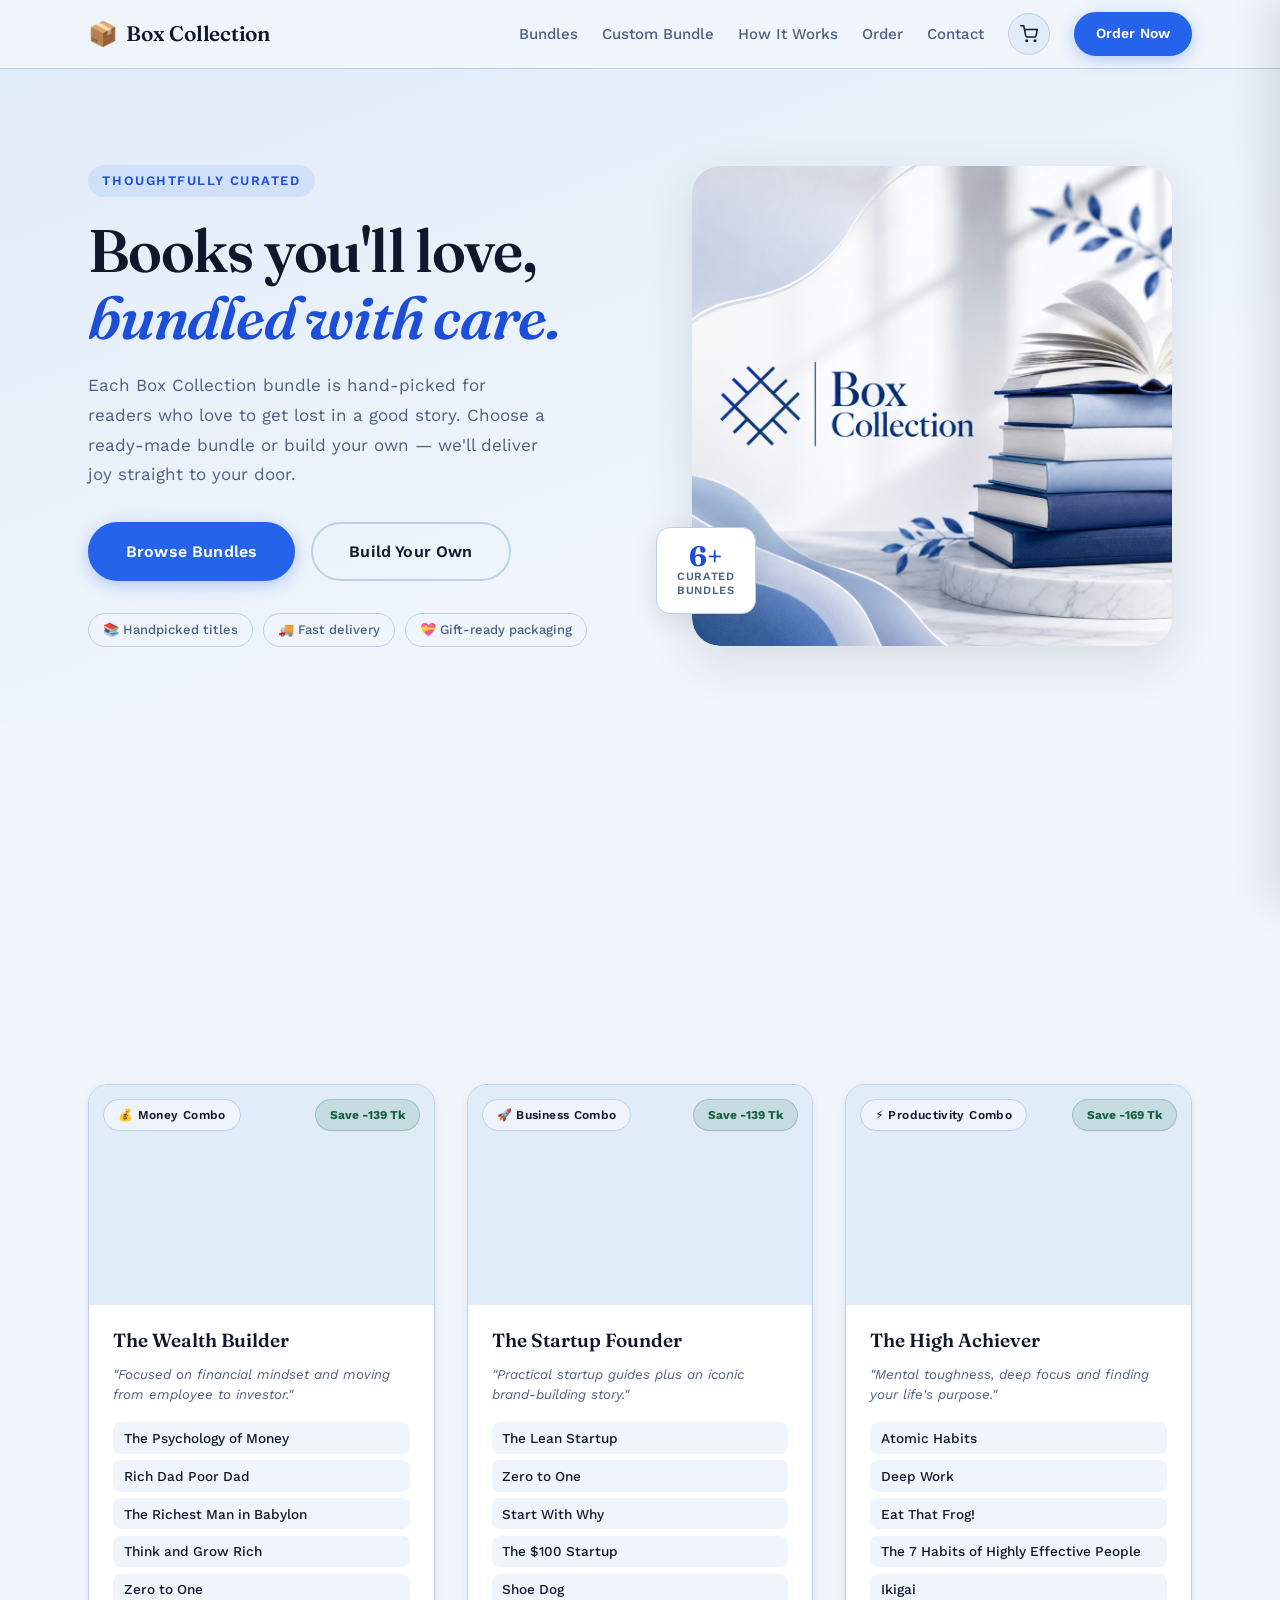
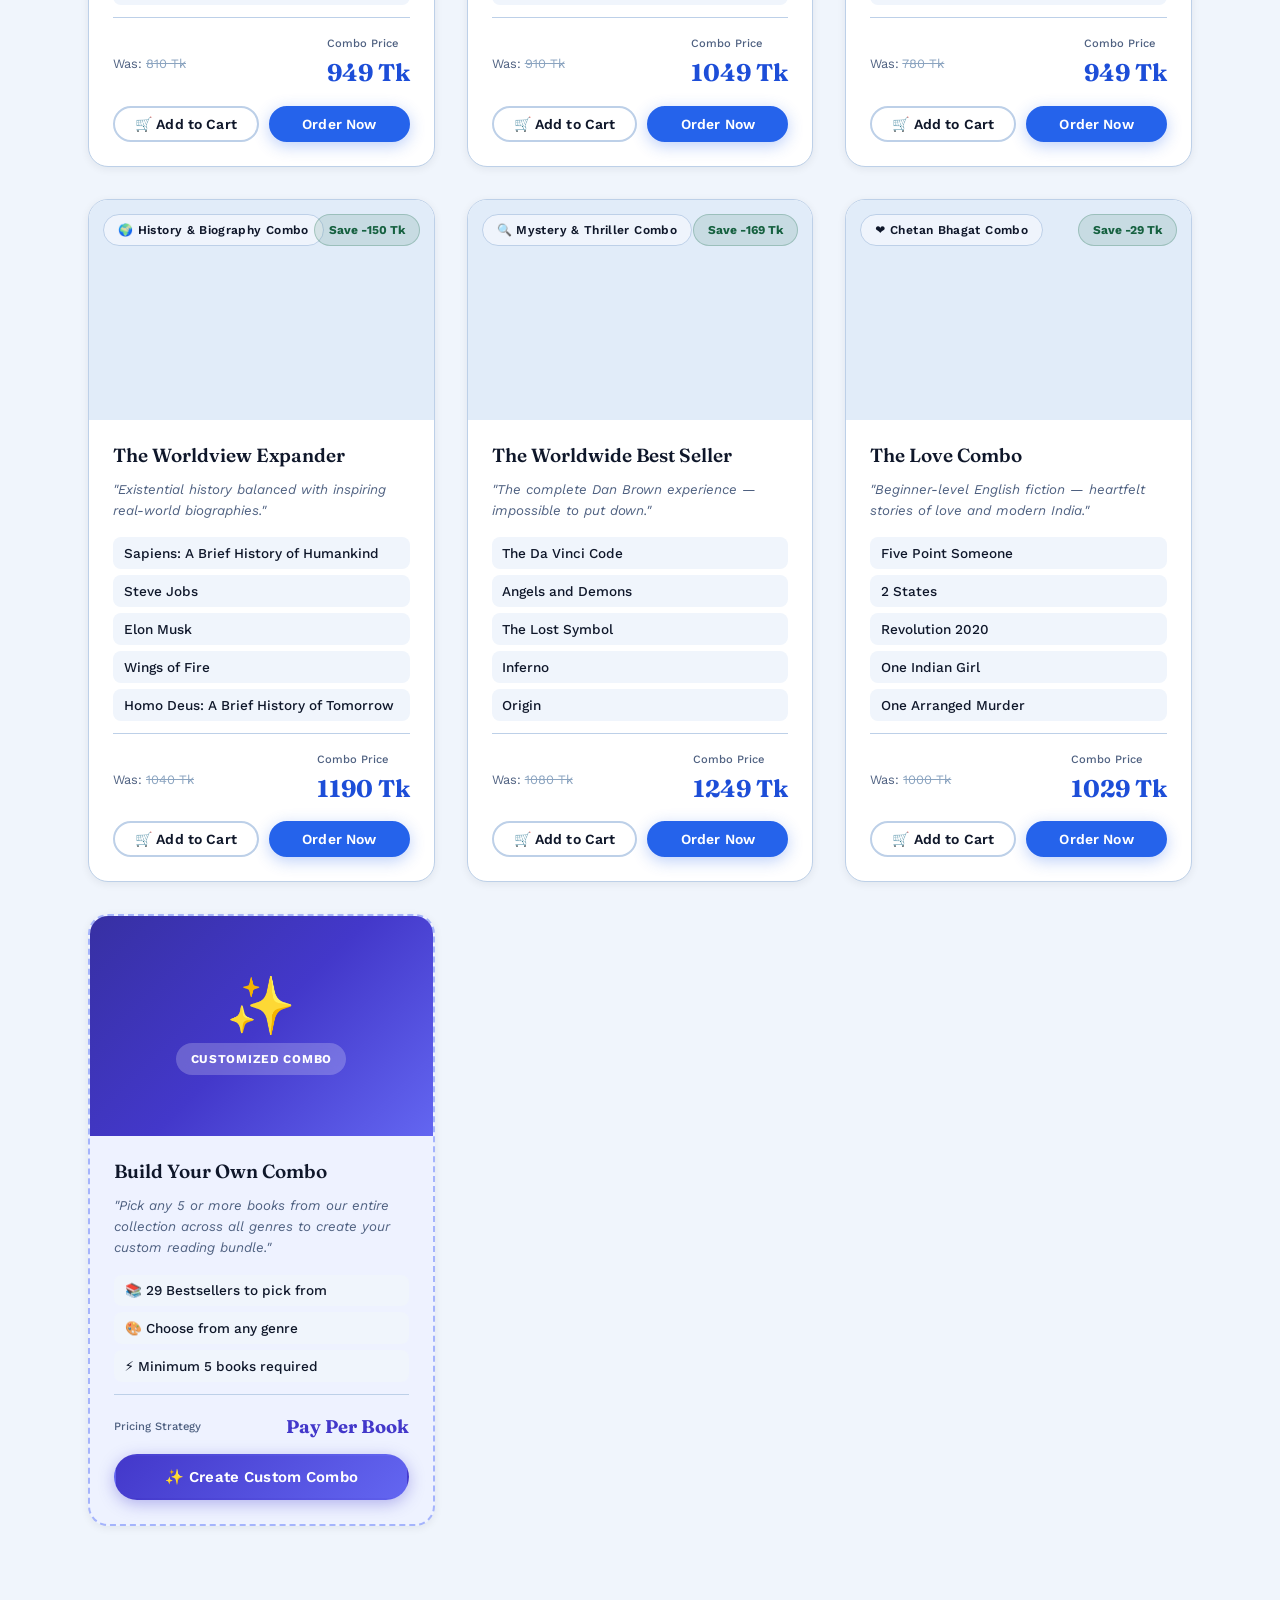
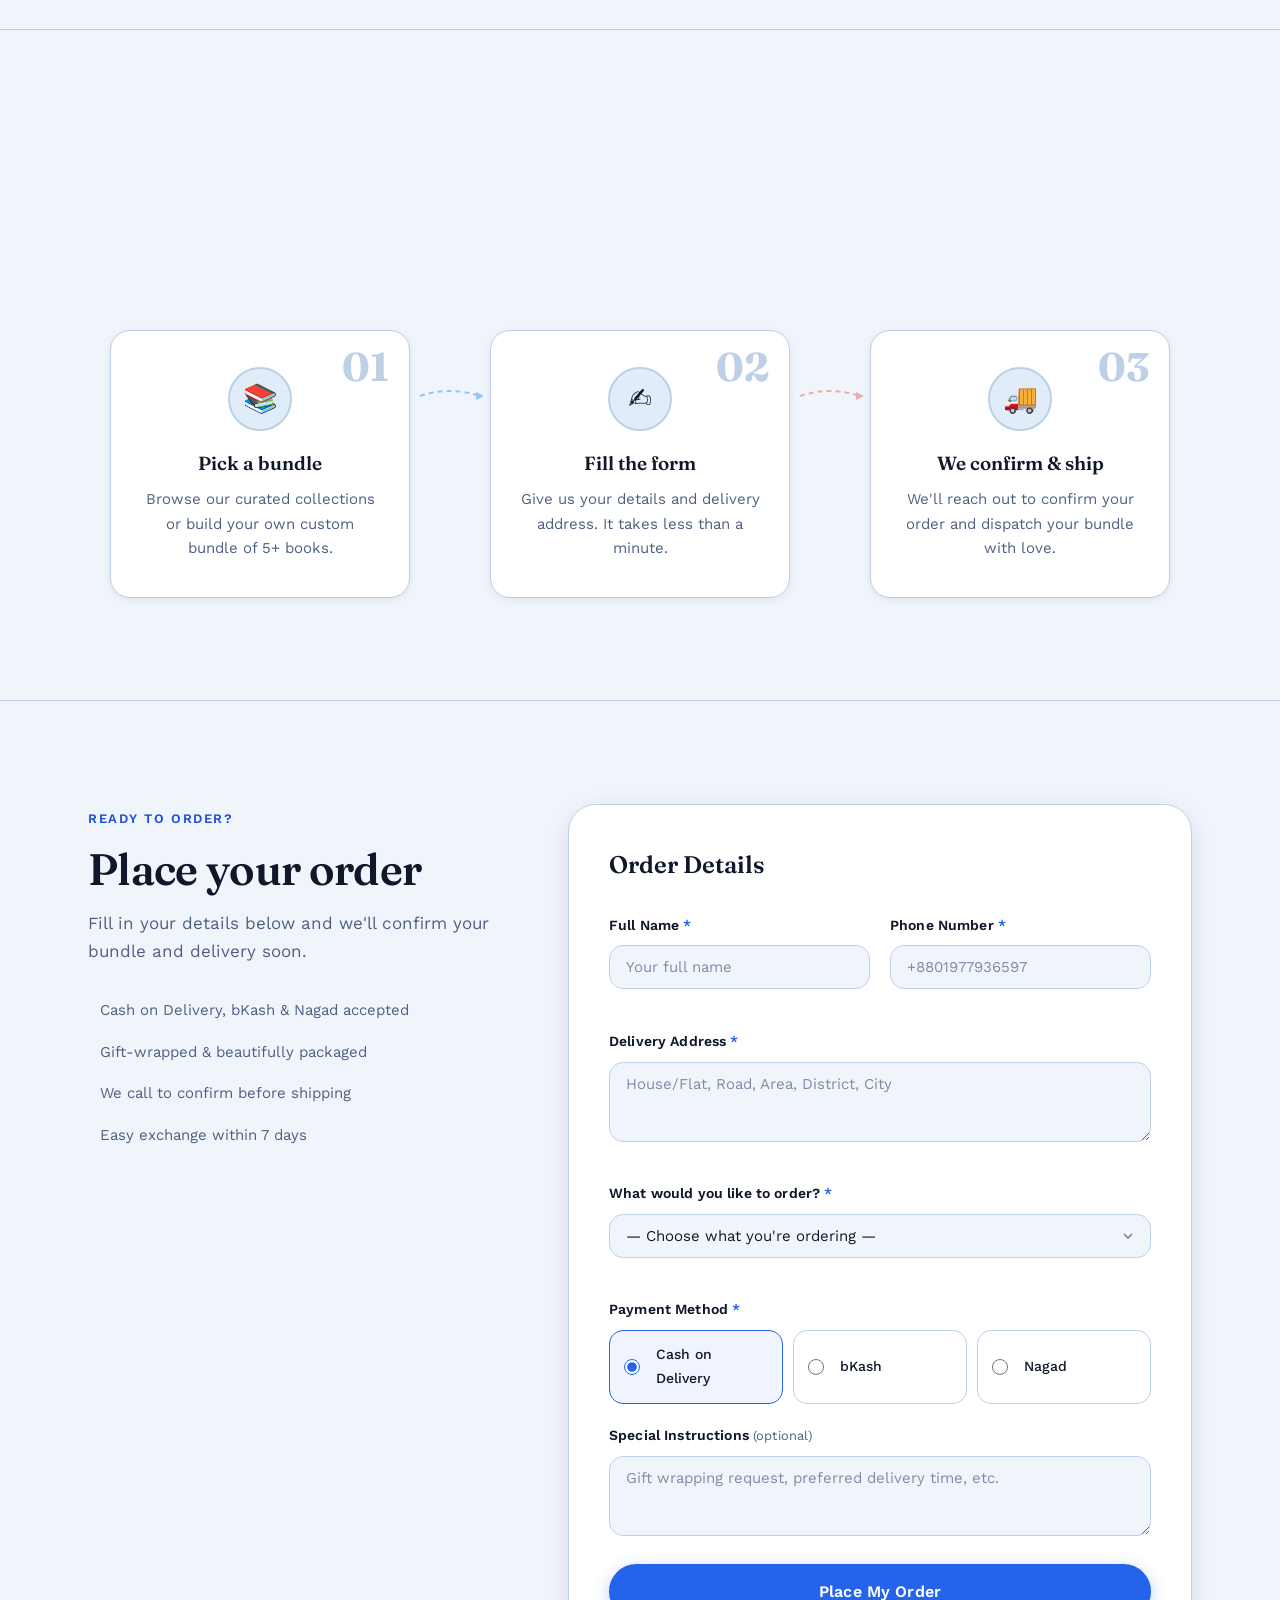
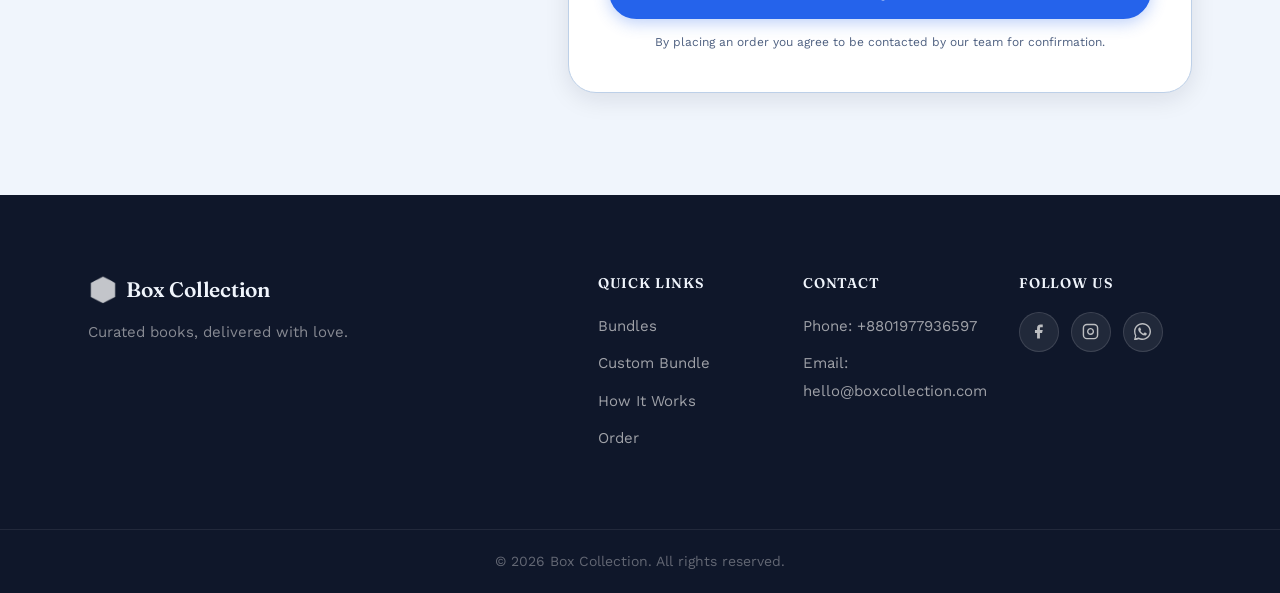
==== index.html @ 47a0126c "Initial commit: Box Collection web app" ====
<!DOCTYPE html>
<html lang="en">

<head>
  <meta charset="UTF-8" />
  <meta name="viewport" content="width=device-width, initial-scale=1.0" />
  <title>Box Collection — Curated Book Bundles</title>
  <meta name="description"
    content="Box Collection brings you thoughtfully curated book bundles delivered to your door. Pick a bundle, build your own, and we'll handle the rest." />
  <meta property="og:title" content="Box Collection — Curated Book Bundles" />
  <meta property="og:description" content="Thoughtfully curated book bundles delivered to your door." />
  <meta property="og:image" content="images/hero.png" />
  <meta property="og:type" content="website" />

  <!-- Google Fonts -->
  <link rel="preconnect" href="https://fonts.googleapis.com" />
  <link rel="preconnect" href="https://fonts.gstatic.com" crossorigin />
  <link
    href="https://fonts.googleapis.com/css2?family=Fraunces:ital,opsz,wght@0,9..144,300;0,9..144,400;0,9..144,600;0,9..144,700;1,9..144,300;1,9..144,400&family=Work+Sans:wght@300;400;500;600&display=swap"
    rel="stylesheet" />

  <link rel="stylesheet" href="style.css" />
</head>

<body>

  <!-- ═══════════════════════════════════════════ HEADER ═══ -->
  <header class="site-header" id="top">
    <div class="container header-inner">
      <a href="#top" class="logo" aria-label="Box Collection home">
        <span class="logo-icon">📦</span>
        <span class="logo-text">Box Collection</span>
      </a>
      <nav class="nav" aria-label="Main navigation">
        <ul class="nav-list">
          <li><a href="#bundles" class="nav-link">Bundles</a></li>
          <li><a href="#custom-bundle" class="nav-link">Custom Bundle</a></li>
          <li><a href="#how-it-works" class="nav-link">How It Works</a></li>
          <li><a href="#order" class="nav-link">Order</a></li>
          <li><a href="#contact" class="nav-link">Contact</a></li>
        </ul>
        <button class="cart-icon-btn" id="cartBtn" aria-label="View cart (0 items)">
          <svg viewBox="0 0 24 24" fill="none" stroke="currentColor" stroke-width="2" stroke-linecap="round"
            stroke-linejoin="round">
            <circle cx="9" cy="21" r="1" />
            <circle cx="20" cy="21" r="1" />
            <path d="M1 1h4l2.68 13.39a2 2 0 0 0 2 1.61h9.72a2 2 0 0 0 2-1.61L23 6H6" />
          </svg>
          <span class="cart-badge" id="cartBadge" aria-live="polite">0</span>
        </button>
        <a href="#order" class="btn btn-primary btn-sm nav-cta">Order Now</a>
      </nav>
      <button class="hamburger" id="hamburger" aria-label="Open menu" aria-expanded="false">
        <span></span><span></span><span></span>
      </button>
    </div>
  </header>

  <!-- Mobile nav overlay -->
  <div class="mobile-nav" id="mobileNav" aria-hidden="true">
    <button class="mobile-nav-close" id="mobileNavClose" aria-label="Close menu">✕</button>
    <ul class="mobile-nav-list">
      <li><a href="#bundles" class="mobile-nav-link">Bundles</a></li>
      <li><a href="#custom-bundle" class="mobile-nav-link">Custom Bundle</a></li>
      <li><a href="#how-it-works" class="mobile-nav-link">How It Works</a></li>
      <li><a href="#order" class="mobile-nav-link">Order</a></li>
      <li><a href="#contact" class="mobile-nav-link">Contact</a></li>
    </ul>
    <a href="#order" class="btn btn-primary mobile-nav-cta">Order Now</a>
  </div>

  <!-- ═══════════════════════════════════════════ CART SIDEBAR ═══ -->
  <div class="cart-overlay" id="cartOverlay" aria-hidden="true"></div>
  <aside class="cart-sidebar" id="cartSidebar" aria-label="Shopping cart" aria-hidden="true">
    <div class="cart-header">
      <h3 class="cart-title">🛒 Your Cart</h3>
      <button class="cart-close-btn" id="cartCloseBtn" aria-label="Close cart">✕</button>
    </div>
    <div class="cart-body">
      <div class="cart-empty" id="cartEmpty">
        <span class="cart-empty-icon">🛒</span>
        <p>Your cart is empty.</p>
        <a href="#bundles" class="btn btn-ghost btn-sm" onclick="closeCart()">Browse Bundles</a>
      </div>
      <div class="cart-items" id="cartItems"></div>
    </div>
    <div class="cart-footer" id="cartFooter" style="display:none;">
      <div class="cart-total-row">
        <span>Total</span>
        <strong class="cart-total-price" id="cartTotal">0 Tk</strong>
      </div>
      <button class="btn btn-primary btn-lg" style="width:100%;" id="cartCheckoutBtn">
        Place Order →
      </button>
      <p class="cart-note">We'll confirm your order by phone before shipping.</p>
    </div>
  </aside>

  <main>
    <!-- ═══════════════════════════════════════════ HERO ═══ -->
    <section class="hero" id="hero">
      <div class="container hero-inner">
        <div class="hero-content">
          <span class="hero-eyebrow">Thoughtfully Curated</span>
          <h1 class="hero-headline">Books you'll love,<br /><em>bundled with care.</em></h1>
          <p class="hero-sub">
            Each Box Collection bundle is hand-picked for readers who love
            to get lost in a good story. Choose a ready-made bundle or
            build your own — we'll deliver joy straight to your door.
          </p>
          <div class="hero-actions">
            <a href="#bundles" class="btn btn-primary btn-lg" id="hero-cta">Browse Bundles</a>
            <a href="#custom-bundle" class="btn btn-ghost btn-lg">Build Your Own</a>
          </div>
          <div class="hero-trust">
            <span class="trust-chip">📚 Handpicked titles</span>
            <span class="trust-chip">🚚 Fast delivery</span>
            <span class="trust-chip">💝 Gift-ready packaging</span>
          </div>
        </div>
        <div class="hero-image-wrap">
          <div class="hero-image-blob">
            <img src="images/hero.png"
              alt="Box Collection hero display featuring a stack of blue books on a marble podium with blue leaf accents"
              class="hero-img" width="600" height="600" />
          </div>
          <div class="hero-badge">
            <span class="badge-number">6+</span>
            <span class="badge-label">Curated<br>Bundles</span>
          </div>
        </div>
      </div>
      <div class="hero-wave">
        <svg viewBox="0 0 1440 80" preserveAspectRatio="none" xmlns="http://www.w3.org/2000/svg">
          <path d="M0,40 C360,80 1080,0 1440,40 L1440,80 L0,80 Z" fill="#F0F5FC" />
        </svg>
      </div>
    </section>

    <!-- ═══════════════════════════════════════════ BUNDLES ═══ -->
    <section class="bundles-section section" id="bundles">
      <div class="container">
        <div class="section-head reveal">
          <span class="section-eyebrow">Our Collections</span>
          <h2 class="section-title">Our Best Selling Combos</h2>
          <p class="section-sub">Every bundle is a story waiting to happen. Individual book prices shown in <span
              class="price-sample">green</span> — see exactly what you save with each combo!</p>
        </div>
        <!-- Cards rendered dynamically by main.js -->
        <div class="bundles-grid" id="bundlesGrid"></div>
      </div>
    </section>

    <!-- ═══════════════════════════════════════════ CUSTOM BUNDLE ═══ -->
    <section class="custom-bundle-section section" id="custom-bundle" style="display: none;">
      <div class="container">
        <div class="section-head reveal">
          <span class="section-eyebrow custom-eyebrow">Build Your Own</span>
          <h2 class="section-title">Custom Bundle</h2>
          <p class="section-sub">Mix and match from our full collection of 29 books. Select <strong>at least 5
              books</strong> to build your personalised bundle.</p>
        </div>

        <!-- Category filters -->
        <div class="category-filters" id="categoryFilters" role="group" aria-label="Filter books by category"></div>

        <!-- Book selection grid -->
        <div class="custom-books-grid" id="customBuilderBooks"></div>

        <!-- Sticky selection bar -->
        <div class="custom-bundle-bar" id="customBundleBar">
          <div class="custom-bundle-stats">
            <div class="cb-stat">
              <span class="cb-stat-val" id="selectionCounter">0</span>
              <span class="cb-stat-label">Books Selected</span>
            </div>
            <div class="cb-divider"></div>
            <div class="cb-stat">
              <span class="cb-stat-val price-val" id="customTotal">0 Tk</span>
              <span class="cb-stat-label">Your Total</span>
            </div>
          </div>
          <div class="custom-bundle-actions">
            <p class="selection-hint" id="selectionHint">Pick at least 5 books to continue</p>
            <div class="custom-action-btns">
              <button class="btn btn-ghost btn-sm" id="clearSelectionBtn">Clear</button>
              <button class="btn btn-custom btn-lg" id="addCustomToCartBtn" disabled>
                🛒 Add to Cart
              </button>
            </div>
          </div>
        </div>
      </div>
    </section>

    <!-- ═══════════════════════════════════════════ HOW IT WORKS ═══ -->
    <section class="how-section section" id="how-it-works">
      <div class="container">
        <div class="section-head reveal">
          <span class="section-eyebrow">Simple &amp; Easy</span>
          <h2 class="section-title">How it works</h2>
          <p class="section-sub">Three easy steps between you and your next great read.</p>
        </div>
        <div class="steps-strip">
          <div class="step-card">
            <div class="step-icon-wrap">
              <span class="step-icon">📚</span>
            </div>
            <div class="step-number">01</div>
            <h3 class="step-title">Pick a bundle</h3>
            <p class="step-desc">Browse our curated collections or build your own custom bundle of 5+ books.</p>
          </div>
          <div class="step-connector" aria-hidden="true">
            <svg viewBox="0 0 60 20" xmlns="http://www.w3.org/2000/svg">
              <path d="M0,10 Q30,0 60,10" stroke="#93C5FD" stroke-width="2" fill="none" stroke-dasharray="5,4" />
              <polygon points="56,6 64,10 56,14" fill="#93C5FD" />
            </svg>
          </div>
          <div class="step-card">
            <div class="step-icon-wrap">
              <span class="step-icon">✍️</span>
            </div>
            <div class="step-number">02</div>
            <h3 class="step-title">Fill the form</h3>
            <p class="step-desc">Give us your details and delivery address. It takes less than a minute.</p>
          </div>
          <div class="step-connector" aria-hidden="true">
            <svg viewBox="0 0 60 20" xmlns="http://www.w3.org/2000/svg">
              <path d="M0,10 Q30,0 60,10" stroke="#E8AFAA" stroke-width="2" fill="none" stroke-dasharray="5,4" />
              <polygon points="56,6 64,10 56,14" fill="#E8AFAA" />
            </svg>
          </div>
          <div class="step-card">
            <div class="step-icon-wrap">
              <span class="step-icon">🚚</span>
            </div>
            <div class="step-number">03</div>
            <h3 class="step-title">We confirm &amp; ship</h3>
            <p class="step-desc">We'll reach out to confirm your order and dispatch your bundle with love.</p>
          </div>
        </div>
      </div>
    </section>

    <!-- ═══════════════════════════════════════════ ORDER FORM ═══ -->
    <section class="order-section section" id="order">
      <div class="container order-inner">
        <div class="order-left reveal">
          <span class="section-eyebrow">Ready to order?</span>
          <h2 class="section-title">Place your order</h2>
          <p class="section-sub">Fill in your details below and we'll confirm your bundle and delivery soon.</p>
          <div class="order-perks">
            <div class="perk">
              <span class="perk-icon"></span>
              <span>Cash on Delivery, bKash &amp; Nagad accepted</span>
            </div>
            <div class="perk">
              <span class="perk-icon"></span>
              <span>Gift-wrapped &amp; beautifully packaged</span>
            </div>
            <div class="perk">
              <span class="perk-icon"></span>
              <span>We call to confirm before shipping</span>
            </div>
            <div class="perk">
              <span class="perk-icon"></span>
              <span>Easy exchange within 7 days</span>
            </div>
          </div>

          <!-- Cart summary in order section -->
          <div class="order-cart-summary" id="orderCartSummary" style="display:none;">
            <h4 class="cart-summary-title"> Your Selection</h4>
            <div id="orderCartItems"></div>
            <div class="order-cart-total">
              Total: <strong id="orderCartTotal">0 Tk</strong>
            </div>
          </div>
        </div>

        <div class="order-right reveal">
          <div id="orderFormWrap">
            <form class="order-form" id="orderForm" novalidate>
              <h3 class="form-title">Order Details</h3>

              <div class="form-row">
                <div class="form-group">
                  <label class="form-label" for="orderName">Full Name <span class="req">*</span></label>
                  <input class="form-input" type="text" id="orderName" name="name" placeholder="Your full name"
                    autocomplete="name" required />
                  <span class="form-err" id="errName"></span>
                </div>
                <div class="form-group">
                  <label class="form-label" for="orderPhone">Phone Number <span class="req">*</span></label>
                  <input class="form-input" type="tel" id="orderPhone" name="phone" placeholder="+8801977936597"
                    autocomplete="tel" required />
                  <span class="form-err" id="errPhone"></span>
                </div>
              </div>
              <div class="form-group">
                <label class="form-label" for="orderAddress">Delivery Address <span class="req">*</span></label>
                <textarea class="form-input form-textarea" id="orderAddress" name="address"
                  placeholder="House/Flat, Road, Area, District, City" rows="3" autocomplete="street-address"
                  required></textarea>
                <span class="form-err" id="errAddress"></span>
              </div>

              <div class="form-group">
                <label class="form-label" for="orderBundleSelect">What would you like to order? <span
                    class="req">*</span></label>
                <select class="form-input form-select" id="orderBundleSelect" name="bundle" required>
                  <option value="">— Select a bundle —</option>
                </select>
                <span class="form-err" id="errBundle"></span>
              </div>

              <div class="form-group">
                <label class="form-label">Payment Method <span class="req">*</span></label>
                <div class="payment-options" role="radiogroup" aria-label="Payment method">
                  <label class="payment-option" for="payCod">
                    <input type="radio" id="payCod" name="payment" value="cod" checked />
                    <span class="payment-icon"></span>
                    <span>Cash on Delivery</span>
                  </label>
                  <label class="payment-option" for="payBkash">
                    <input type="radio" id="payBkash" name="payment" value="bkash" />
                    <span class="payment-icon"></span>
                    <span>bKash</span>
                  </label>
                  <label class="payment-option" for="payNagad">
                    <input type="radio" id="payNagad" name="payment" value="nagad" />
                    <span class="payment-icon"></span>
                    <span>Nagad</span>
                  </label>
                </div>
              </div>

              <div class="form-group">
                <label class="form-label" for="orderNotes">Special Instructions <span
                    class="form-optional">(optional)</span></label>
                <textarea class="form-input form-textarea" id="orderNotes" name="notes"
                  placeholder="Gift wrapping request, preferred delivery time, etc." rows="2"></textarea>
              </div>

              <button type="submit" class="btn btn-primary btn-lg form-submit-btn" id="formSubmitBtn">
                <span class="btn-text"> Place My Order</span>
                <span class="btn-loader" style="display:none;">⏳ Placing order...</span>
              </button>
              <p class="form-disclaimer">By placing an order you agree to be contacted by our team for confirmation.</p>
            </form>
          </div>

          <!-- Success state -->
          <div class="order-success" id="orderSuccess" style="display:none;">
            <div class="success-icon-wrap">🎉</div>
            <h3 class="success-title">Order Received!</h3>
            <p class="success-sub">Thank you! Our team will call you soon to confirm your order and arrange delivery.
            </p>
            <div class="success-details" id="successDetails"></div>
            <button class="btn btn-ghost btn-sm" onclick="resetOrderForm()">Place Another Order</button>
          </div>
        </div>
      </div>
    </section>
  </main>

  <!-- ═══════════════════════════════════════════ FOOTER ═══ -->
  <footer class="site-footer" id="contact">
    <div class="container footer-inner">
      <div class="footer-brand">
        <a href="#top" class="logo" aria-label="Box Collection home">
          <span class="logo-icon">📦</span>
          <span class="logo-text">Box Collection</span>
        </a>
        <p class="footer-tagline">Curated books, delivered with love.</p>
      </div>
      <div class="footer-links">
        <div class="footer-col">
          <h4 class="footer-col-title">Quick Links</h4>
          <ul class="footer-list">
            <li><a href="#bundles">Bundles</a></li>
            <li><a href="#custom-bundle">Custom Bundle</a></li>
            <li><a href="#how-it-works">How It Works</a></li>
            <li><a href="#order">Order</a></li>
          </ul>
        </div>
        <div class="footer-col">
          <h4 class="footer-col-title">Contact</h4>
          <ul class="footer-list">
            <li><a href="tel:+8801XXXXXXXXX"> Phone: +8801977936597</a></li>
            <li><a href="mailto:hello@boxcollection.com">Email: hello@boxcollection.com</a></li>
          </ul>
        </div>
        <div class="footer-col">
          <h4 class="footer-col-title">Follow Us</h4>
          <div class="social-links">
            <a href="#" class="social-link" aria-label="Facebook">
              <svg viewBox="0 0 24 24" fill="currentColor">
                <path d="M18 2h-3a5 5 0 0 0-5 5v3H7v4h3v8h4v-8h3l1-4h-4V7a1 1 0 0 1 1-1h3z" />
              </svg>
            </a>
            <a href="#" class="social-link" aria-label="Instagram">
              <svg viewBox="0 0 24 24" fill="none" stroke="currentColor" stroke-width="2">
                <rect x="2" y="2" width="20" height="20" rx="5" ry="5" />
                <path d="M16 11.37A4 4 0 1 1 12.63 8 4 4 0 0 1 16 11.37z" />
                <line x1="17.5" y1="6.5" x2="17.51" y2="6.5" />
              </svg>
            </a>
            <a href="#" class="social-link" aria-label="WhatsApp">
              <svg viewBox="0 0 24 24" fill="currentColor">
                <path
                  d="M17.472 14.382c-.297-.149-1.758-.867-2.03-.967-.273-.099-.471-.148-.67.15-.197.297-.767.966-.94 1.164-.173.199-.347.223-.644.075-.297-.15-1.255-.463-2.39-1.475-.883-.788-1.48-1.761-1.653-2.059-.173-.297-.018-.458.13-.606.134-.133.298-.347.446-.52.149-.174.198-.298.298-.497.099-.198.05-.371-.025-.52-.075-.149-.669-1.612-.916-2.207-.242-.579-.487-.5-.669-.51-.173-.008-.371-.01-.57-.01-.198 0-.52.074-.792.372-.272.297-1.04 1.016-1.04 2.479 0 1.462 1.065 2.875 1.213 3.074.149.198 2.096 3.2 5.077 4.487.709.306 1.262.489 1.694.625.712.227 1.36.195 1.871.118.571-.085 1.758-.719 2.006-1.413.248-.694.248-1.289.173-1.413-.074-.124-.272-.198-.57-.347z" />
                <path
                  d="M12 0C5.373 0 0 5.373 0 12c0 2.127.558 4.122 1.532 5.854L.058 23.625a.75.75 0 0 0 .915.916l5.77-1.473A11.954 11.954 0 0 0 12 24c6.627 0 12-5.373 12-12S18.627 0 12 0zm0 22c-1.922 0-3.728-.502-5.292-1.38l-.38-.22-3.94 1.004 1.003-3.873-.237-.39A9.963 9.963 0 0 1 2 12C2 6.477 6.477 2 12 2s10 4.477 10 10-4.477 10-10 10z" />
              </svg>
            </a>
          </div>
        </div>
      </div>
    </div>
    <div class="footer-bottom">
      <div class="container">
        <p>&copy; <span id="year"></span> Box Collection. All rights reserved.</p>
      </div>
    </div>
  </footer>

  <script src="main.js"></script>
</body>

</html>
---- style.css ----
/* ════════════════════════════════════════════════════════════
   Box Collection — Design System & Styles
   ════════════════════════════════════════════════════════════ */

/* ── 1. CSS Custom Properties ───────────────────────────────── */
:root {
  /* Brand Colors — Blue Theme */
  --clr-bg:          #F0F5FC;   /* cool blue-white */
  --clr-bg-2:        #E1ECF9;   /* light steel blue */
  --clr-bg-3:        #C9DCED;   /* medium blue-gray */
  --clr-accent:      #2563EB;   /* royal blue */
  --clr-accent-hov:  #1D4ED8;   /* deep blue */
  --clr-text:        #0F172A;   /* deep navy charcoal */
  --clr-muted:       #4E6080;   /* slate blue-gray */
  --clr-border:      #BDD0E8;   /* blue-tinted border */
  --clr-white:       #FFFFFF;

  /* Individual book price color (amber — warm contrast to blue) */
  --clr-book-price:     #B45309;
  --clr-book-price-bg:  rgba(180, 83, 9, 0.09);
  --clr-book-price-bdr: rgba(180, 83, 9, 0.22);

  /* Custom bundle accent (indigo — complements royal blue) */
  --clr-custom:     #4338CA;
  --clr-custom-bg:  #EEF2FF;
  --clr-custom-bdr: #A5B4FC;

  /* Savings badge */
  --clr-savings:    #166140;
  --clr-savings-bg: rgba(22, 97, 64, 0.12);

  /* Typography */
  --font-serif: 'Fraunces', Georgia, serif;
  --font-sans:  'Work Sans', system-ui, sans-serif;

  /* Radii */
  --radius-sm:   8px;
  --radius-md:   14px;
  --radius-lg:   20px;
  --radius-xl:   28px;
  --radius-pill: 999px;

  /* Shadows */
  --shadow-sm: 0 2px 8px rgba(15,23,42,.07);
  --shadow-md: 0 6px 24px rgba(15,23,42,.10);
  --shadow-lg: 0 16px 48px rgba(51,48,46,.12);

  /* Transitions */
  --ease: cubic-bezier(.4, 0, .2, 1);
  --dur:  220ms;

  /* Layout */
  --container-w:  1200px;
  --container-px: clamp(1.25rem, 5vw, 3rem);
  --section-py:   clamp(4rem, 8vw, 7rem);
}

/* ── 2. Reset & Base ─────────────────────────────────────────── */
*, *::before, *::after { box-sizing: border-box; margin: 0; padding: 0; }
html { scroll-behavior: smooth; -webkit-text-size-adjust: 100%; }
body {
  font-family: var(--font-sans);
  font-size: 1rem;
  line-height: 1.7;
  color: var(--clr-text);
  background: var(--clr-bg);
  overflow-x: hidden;
}
img { display: block; max-width: 100%; height: auto; }
a { color: inherit; text-decoration: none; }
ul { list-style: none; }
button { font-family: var(--font-sans); cursor: pointer; }

/* ── 3. Utilities ────────────────────────────────────────────── */
.container {
  width: 100%;
  max-width: var(--container-w);
  margin-inline: auto;
  padding-inline: var(--container-px);
}
.section { padding-block: var(--section-py); }
.price-sample {
  color: var(--clr-book-price);
  font-weight: 600;
}

/* ── 4. Buttons ──────────────────────────────────────────────── */
.btn {
  display: inline-flex;
  align-items: center;
  justify-content: center;
  gap: .5rem;
  font-family: var(--font-sans);
  font-weight: 600;
  font-size: .9375rem;
  letter-spacing: .01em;
  border: 2px solid transparent;
  border-radius: var(--radius-pill);
  cursor: pointer;
  transition: background var(--dur) var(--ease),
              color var(--dur) var(--ease),
              border-color var(--dur) var(--ease),
              box-shadow var(--dur) var(--ease),
              transform 120ms var(--ease);
  white-space: nowrap;
  text-decoration: none;
}
.btn:active { transform: scale(.97); }
.btn:disabled {
  opacity: .45;
  cursor: not-allowed;
  pointer-events: none;
}

.btn-primary {
  background: var(--clr-accent);
  color: var(--clr-white);
  border-color: var(--clr-accent);
  box-shadow: 0 4px 16px rgba(37,99,235,.30);
}
.btn-primary:hover, .btn-primary:focus-visible {
  background: var(--clr-accent-hov);
  border-color: var(--clr-accent-hov);
  box-shadow: 0 6px 24px rgba(37,99,235,.40);
  outline: none;
}

.btn-ghost {
  background: transparent;
  color: var(--clr-text);
  border-color: var(--clr-border);
}
.btn-ghost:hover, .btn-ghost:focus-visible {
  background: var(--clr-bg-2);
  border-color: var(--clr-accent);
  outline: none;
}

/* Custom bundle button */
.btn-custom {
  background: linear-gradient(135deg, #4338CA, #6366F1);
  color: var(--clr-white);
  border-color: transparent;
  box-shadow: 0 4px 16px rgba(67, 56, 202, .35);
}
.btn-custom:hover:not(:disabled), .btn-custom:focus-visible:not(:disabled) {
  background: linear-gradient(135deg, #3730A3, #4338CA);
  box-shadow: 0 6px 24px rgba(67, 56, 202, .50);
  outline: none;
}

.btn-sm  { padding: .5rem 1.25rem; font-size: .875rem; }
.btn-md  { padding: .75rem 1.75rem; }
.btn-lg  { padding: .875rem 2.25rem; font-size: 1rem; }

/* ── 5. Header ───────────────────────────────────────────────── */
.site-header {
  position: sticky;
  top: 0;
  z-index: 100;
  background: rgba(240,245,252,.93);
  backdrop-filter: blur(12px);
  -webkit-backdrop-filter: blur(12px);
  border-bottom: 1px solid var(--clr-border);
  transition: box-shadow var(--dur) var(--ease);
}
.site-header.scrolled { box-shadow: var(--shadow-sm); }

.header-inner {
  display: flex;
  align-items: center;
  justify-content: space-between;
  height: 68px;
}

/* Logo */
.logo { display: flex; align-items: center; gap: .5rem; text-decoration: none; flex-shrink: 0; }
.logo-icon { font-size: 1.5rem; line-height: 1; }
.logo-text {
  font-family: var(--font-serif);
  font-weight: 600;
  font-size: 1.3125rem;
  color: var(--clr-text);
  letter-spacing: -.01em;
}

/* Desktop nav */
.nav { display: flex; align-items: center; gap: 1.5rem; }
.nav-list { display: flex; gap: 1.5rem; }
.nav-link {
  font-size: .9375rem;
  font-weight: 500;
  color: var(--clr-muted);
  position: relative;
  transition: color var(--dur) var(--ease);
}
.nav-link::after {
  content: '';
  position: absolute;
  bottom: -2px;
  left: 0;
  width: 0;
  height: 2px;
  background: var(--clr-accent);
  border-radius: 2px;
  transition: width var(--dur) var(--ease);
}
.nav-link:hover { color: var(--clr-text); }
.nav-link:hover::after { width: 100%; }

/* Cart icon */
.cart-icon-btn {
  position: relative;
  background: var(--clr-bg-2);
  border: 1px solid var(--clr-border);
  border-radius: var(--radius-pill);
  width: 42px;
  height: 42px;
  display: flex;
  align-items: center;
  justify-content: center;
  color: var(--clr-text);
  cursor: pointer;
  transition: background var(--dur) var(--ease), border-color var(--dur) var(--ease), transform 120ms var(--ease);
  flex-shrink: 0;
}
.cart-icon-btn:hover { background: var(--clr-bg-3); border-color: var(--clr-accent); }
.cart-icon-btn:active { transform: scale(.94); }
.cart-icon-btn svg { width: 18px; height: 18px; }

.cart-badge {
  position: absolute;
  top: -5px;
  right: -5px;
  background: var(--clr-accent);
  color: white;
  font-size: .65rem;
  font-weight: 700;
  width: 18px;
  height: 18px;
  border-radius: 50%;
  display: flex;
  align-items: center;
  justify-content: center;
  border: 2px solid var(--clr-bg);
  opacity: 0;
  transform: scale(0);
  transition: opacity var(--dur) var(--ease), transform var(--dur) var(--ease);
}
.cart-badge.visible {
  opacity: 1;
  transform: scale(1);
}

/* Hamburger */
.hamburger {
  display: none;
  flex-direction: column;
  gap: 5px;
  background: none;
  border: none;
  cursor: pointer;
  padding: 8px;
  border-radius: var(--radius-sm);
  transition: background var(--dur) var(--ease);
}
.hamburger:hover { background: var(--clr-bg-2); }
.hamburger span {
  display: block;
  width: 22px;
  height: 2px;
  background: var(--clr-text);
  border-radius: 2px;
  transition: transform var(--dur) var(--ease), opacity var(--dur) var(--ease);
}

/* ── 6. Mobile Nav ───────────────────────────────────────────── */
.mobile-nav {
  position: fixed;
  inset: 0;
  z-index: 200;
  background: var(--clr-bg);
  display: flex;
  flex-direction: column;
  align-items: center;
  justify-content: center;
  gap: 2rem;
  transform: translateX(100%);
  transition: transform 300ms var(--ease);
}
.mobile-nav.open { transform: translateX(0); }
.mobile-nav-close {
  position: absolute;
  top: 1.5rem;
  right: var(--container-px);
  background: none;
  border: none;
  font-size: 1.5rem;
  cursor: pointer;
  color: var(--clr-muted);
  padding: .5rem;
}
.mobile-nav-list { display: flex; flex-direction: column; align-items: center; gap: 1.5rem; }
.mobile-nav-link {
  font-family: var(--font-serif);
  font-size: 1.75rem;
  font-weight: 400;
  color: var(--clr-text);
  transition: color var(--dur) var(--ease);
}
.mobile-nav-link:hover { color: var(--clr-accent); }
.mobile-nav-cta { margin-top: .5rem; }

/* ── 7. Cart Sidebar ─────────────────────────────────────────── */
.cart-overlay {
  position: fixed;
  inset: 0;
  z-index: 290;
  background: rgba(46, 43, 40, .4);
  backdrop-filter: blur(2px);
  opacity: 0;
  pointer-events: none;
  transition: opacity 300ms var(--ease);
}
.cart-overlay.open { opacity: 1; pointer-events: auto; }

.cart-sidebar {
  position: fixed;
  top: 0;
  right: 0;
  bottom: 0;
  z-index: 300;
  width: min(420px, 95vw);
  background: var(--clr-white);
  box-shadow: -8px 0 40px rgba(46,43,40,.14);
  display: flex;
  flex-direction: column;
  transform: translateX(100%);
  transition: transform 320ms var(--ease);
}
.cart-sidebar.open { transform: translateX(0); }

.cart-header {
  display: flex;
  align-items: center;
  justify-content: space-between;
  padding: 1.25rem 1.5rem;
  border-bottom: 1px solid var(--clr-border);
  flex-shrink: 0;
}
.cart-title {
  font-family: var(--font-serif);
  font-size: 1.25rem;
  font-weight: 600;
  color: var(--clr-text);
}
.cart-close-btn {
  background: var(--clr-bg-2);
  border: 1px solid var(--clr-border);
  width: 34px;
  height: 34px;
  border-radius: 50%;
  display: flex;
  align-items: center;
  justify-content: center;
  font-size: .9rem;
  color: var(--clr-muted);
  cursor: pointer;
  transition: background var(--dur) var(--ease), color var(--dur) var(--ease);
}
.cart-close-btn:hover { background: var(--clr-bg-3); color: var(--clr-text); }

.cart-body {
  flex: 1;
  overflow-y: auto;
  padding: 1.25rem 1.5rem;
}

.cart-empty {
  display: flex;
  flex-direction: column;
  align-items: center;
  gap: 1rem;
  padding: 3rem 1rem;
  text-align: center;
  color: var(--clr-muted);
}
.cart-empty-icon { font-size: 3rem; opacity: .5; }
.cart-empty p { font-size: 1rem; }

.cart-item {
  display: flex;
  align-items: flex-start;
  gap: 1rem;
  padding: 1rem 0;
  border-bottom: 1px solid var(--clr-border);
  animation: fadeSlideIn 250ms var(--ease);
}
@keyframes fadeSlideIn {
  from { opacity: 0; transform: translateY(8px); }
  to   { opacity: 1; transform: none; }
}

.cart-item-icon {
  width: 42px;
  height: 42px;
  border-radius: var(--radius-sm);
  background: var(--clr-bg-2);
  display: flex;
  align-items: center;
  justify-content: center;
  font-size: 1.3rem;
  flex-shrink: 0;
}
.cart-item-info { flex: 1; min-width: 0; }
.cart-item-info strong {
  display: block;
  font-size: .9375rem;
  font-weight: 600;
  color: var(--clr-text);
  white-space: nowrap;
  overflow: hidden;
  text-overflow: ellipsis;
}
.cart-item-info small {
  display: block;
  font-size: .75rem;
  color: var(--clr-muted);
  margin-top: .15rem;
}
.cart-item-books {
  font-size: .75rem;
  color: var(--clr-muted);
  margin-top: .3rem;
  line-height: 1.4;
  font-style: italic;
}
.cart-item-right {
  display: flex;
  flex-direction: column;
  align-items: flex-end;
  gap: .5rem;
  flex-shrink: 0;
}
.cart-item-price {
  font-family: var(--font-serif);
  font-size: 1.0625rem;
  font-weight: 700;
  color: var(--clr-accent-hov);
}
.cart-remove {
  background: none;
  border: none;
  color: var(--clr-muted);
  cursor: pointer;
  font-size: .75rem;
  padding: .25rem .5rem;
  border-radius: var(--radius-sm);
  transition: background var(--dur) var(--ease), color var(--dur) var(--ease);
}
.cart-remove:hover { background: #fee2e2; color: #dc2626; }

.cart-footer {
  padding: 1.25rem 1.5rem;
  border-top: 1px solid var(--clr-border);
  flex-shrink: 0;
  background: var(--clr-bg);
}
.cart-total-row {
  display: flex;
  align-items: center;
  justify-content: space-between;
  margin-bottom: 1rem;
  font-size: .9375rem;
  color: var(--clr-muted);
}
.cart-total-price {
  font-family: var(--font-serif);
  font-size: 1.375rem;
  font-weight: 700;
  color: var(--clr-text);
}
.cart-note {
  font-size: .75rem;
  color: var(--clr-muted);
  text-align: center;
  margin-top: .75rem;
  line-height: 1.5;
}

/* ── 8. Hero ─────────────────────────────────────────────────── */
.hero {
  background: linear-gradient(160deg, var(--clr-bg-2) 0%, var(--clr-bg) 65%);
  position: relative;
  overflow: hidden;
  padding-block: clamp(3rem, 8vw, 6rem) 0;
}
.hero-inner {
  display: grid;
  grid-template-columns: 1fr 1fr;
  gap: clamp(2rem, 5vw, 5rem);
  align-items: center;
}
.hero-eyebrow {
  display: inline-block;
  font-size: .8125rem;
  font-weight: 600;
  letter-spacing: .12em;
  text-transform: uppercase;
  color: var(--clr-accent-hov);
  background: rgba(37,99,235,.10);
  padding: .3rem .9rem;
  border-radius: var(--radius-pill);
  margin-bottom: 1.25rem;
}
.hero-headline {
  font-family: var(--font-serif);
  font-size: clamp(2.5rem, 5vw, 3.75rem);
  font-weight: 600;
  line-height: 1.12;
  color: var(--clr-text);
  letter-spacing: -.02em;
  margin-bottom: 1.25rem;
}
.hero-headline em { font-style: italic; color: var(--clr-accent-hov); }
.hero-sub { font-size: 1.0625rem; color: var(--clr-muted); max-width: 42ch; margin-bottom: 2rem; line-height: 1.75; }
.hero-actions { display: flex; flex-wrap: wrap; gap: 1rem; margin-bottom: 2rem; }
.hero-trust { display: flex; flex-wrap: wrap; gap: .625rem; }
.trust-chip {
  font-size: .8125rem;
  color: var(--clr-muted);
  background: rgba(240,245,252,.80);
  border: 1px solid var(--clr-border);
  padding: .3rem .875rem;
  border-radius: var(--radius-pill);
  font-weight: 500;
}
.hero-image-wrap { position: relative; display: flex; justify-content: center; align-items: flex-end; }
.hero-image-blob {
  position: relative;
  width: min(480px, 100%);
  border-radius: var(--radius-xl);
  overflow: hidden;
  box-shadow: var(--shadow-lg);
}
.hero-img {
  width: 100%;
  height: 480px;
  object-fit: cover;
  border-radius: inherit;
  transform: scale(1);
  transition: transform 600ms var(--ease);
}
.hero-img:hover { transform: scale(1.03); }
.hero-badge {
  position: absolute;
  bottom: 2rem;
  left: -1rem;
  background: var(--clr-white);
  border-radius: var(--radius-md);
  box-shadow: var(--shadow-md);
  padding: .875rem 1.25rem;
  display: flex;
  flex-direction: column;
  align-items: center;
  border: 1px solid var(--clr-border);
  animation: float 4s ease-in-out infinite;
}
@keyframes float {
  0%, 100% { transform: translateY(0); }
  50%       { transform: translateY(-8px); }
}
.badge-number { font-family: var(--font-serif); font-size: 1.75rem; font-weight: 700; color: var(--clr-accent-hov); line-height: 1; }
.badge-label { font-size: .7rem; font-weight: 600; letter-spacing: .06em; text-transform: uppercase; color: var(--clr-muted); text-align: center; line-height: 1.3; }
.hero-wave { margin-top: 3rem; line-height: 0; }
.hero-wave svg { width: 100%; height: 60px; display: block; }

/* ── 9. Section shared styles ────────────────────────────────── */
.section-head { text-align: center; max-width: 600px; margin-inline: auto; margin-bottom: clamp(2.5rem, 5vw, 4rem); }
.section-eyebrow {
  display: inline-block;
  font-size: .8125rem;
  font-weight: 600;
  letter-spacing: .12em;
  text-transform: uppercase;
  color: var(--clr-accent-hov);
  margin-bottom: .875rem;
}
.section-title {
  font-family: var(--font-serif);
  font-size: clamp(1.875rem, 3.5vw, 2.75rem);
  font-weight: 600;
  line-height: 1.15;
  color: var(--clr-text);
  letter-spacing: -.015em;
  margin-bottom: .875rem;
}
.section-sub { color: var(--clr-muted); font-size: 1.0625rem; line-height: 1.7; }

/* ── 10. Bundles Section ─────────────────────────────────────── */
.bundles-section { background: var(--clr-bg); }

.bundles-grid {
  display: grid;
  grid-template-columns: repeat(auto-fill, minmax(320px, 1fr));
  gap: 2rem;
}

/* Bundle Card */
.bundle-card {
  background: var(--clr-white);
  border: 1px solid var(--clr-border);
  border-radius: var(--radius-lg);
  overflow: hidden;
  box-shadow: var(--shadow-sm);
  transition: transform var(--dur) var(--ease), box-shadow var(--dur) var(--ease), border-color var(--dur) var(--ease);
  display: flex;
  flex-direction: column;
}
.bundle-card:hover {
  transform: translateY(-8px);
  box-shadow: var(--shadow-lg);
  border-color: var(--clr-accent);
}

/* Custom Option Card in Bundles Grid */
.bundle-card.custom-option-card {
  border: 2px dashed var(--clr-custom-bdr);
  background: var(--clr-custom-bg);
}
.bundle-card.custom-option-card:hover {
  border-style: solid;
  border-color: var(--clr-custom);
  box-shadow: 0 12px 36px rgba(67, 56, 202, 0.22);
}
.custom-card-header {
  height: 220px;
  background: linear-gradient(135deg, #3730A3, #4338CA, #6366F1);
  display: flex;
  flex-direction: column;
  align-items: center;
  justify-content: center;
  color: white;
  padding: 1.5rem;
  text-align: center;
  position: relative;
  flex-shrink: 0;
}
.custom-card-icon {
  font-size: 3.5rem;
  line-height: 1;
  margin-bottom: .6rem;
  animation: float 4s ease-in-out infinite;
}
.custom-card-badge {
  background: rgba(255,255,255,.22);
  backdrop-filter: blur(6px);
  padding: .35rem .9rem;
  border-radius: var(--radius-pill);
  font-size: .75rem;
  font-weight: 700;
  letter-spacing: .06em;
  text-transform: uppercase;
  color: #FFFFFF;
}

/* Card image */
.card-img-wrap {
  position: relative;
  height: 220px;
  overflow: hidden;
  background: var(--clr-bg-2);
  flex-shrink: 0;
}
.card-img-wrap img {
  width: 100%;
  height: 100%;
  object-fit: cover;
  transition: transform 500ms var(--ease);
}
.bundle-card:hover .card-img-wrap img { transform: scale(1.06); }

/* Category tag */
.card-tag {
  position: absolute;
  top: .875rem;
  left: .875rem;
  background: rgba(240,245,252,.93);
  backdrop-filter: blur(6px);
  border: 1px solid var(--clr-border);
  border-radius: var(--radius-pill);
  padding: .3rem .875rem;
  font-size: .75rem;
  font-weight: 600;
  color: var(--clr-text);
  letter-spacing: .03em;
}

/* Savings badge */
.savings-badge {
  position: absolute;
  top: .875rem;
  right: .875rem;
  background: var(--clr-savings-bg);
  border: 1px solid rgba(20, 107, 69, .25);
  border-radius: var(--radius-pill);
  padding: .3rem .875rem;
  font-size: .75rem;
  font-weight: 700;
  color: var(--clr-savings);
}

/* Card body */
.card-body {
  padding: 1.5rem;
  flex: 1;
  display: flex;
  flex-direction: column;
  gap: .75rem;
}
.card-name {
  font-family: var(--font-serif);
  font-size: 1.1875rem;
  font-weight: 600;
  color: var(--clr-text);
  line-height: 1.25;
}
.card-strategy {
  font-size: .8375rem;
  color: var(--clr-muted);
  font-style: italic;
  line-height: 1.55;
}

/* Book list with individual prices */
.card-books {
  display: flex;
  flex-direction: column;
  gap: .4rem;
  margin-top: .25rem;
}
.card-books li {
  display: flex;
  align-items: center;
  justify-content: space-between;
  gap: .5rem;
  font-size: .85rem;
  padding: .35rem .6rem;
  border-radius: var(--radius-sm);
  background: var(--clr-bg);
  border: 1px solid transparent;
  transition: border-color var(--dur) var(--ease), background var(--dur) var(--ease);
}
.card-books li:hover { border-color: var(--clr-border); background: var(--clr-bg-2); }

.book-title-text {
  color: var(--clr-text);
  flex: 1;
  line-height: 1.35;
  font-weight: 500;
}

/* Individual price badge — distinctly different green color */
.book-price-badge {
  background: var(--clr-book-price-bg);
  border: 1px solid var(--clr-book-price-bdr);
  color: var(--clr-book-price);
  font-size: .74rem;
  font-weight: 700;
  padding: .15rem .55rem;
  border-radius: var(--radius-pill);
  white-space: nowrap;
  flex-shrink: 0;
}

/* Card footer */
.card-footer {
  margin-top: auto;
  padding-top: 1rem;
  border-top: 1px solid var(--clr-border);
  display: flex;
  flex-direction: column;
  gap: .75rem;
}
.price-info {
  display: flex;
  align-items: center;
  justify-content: space-between;
  flex-wrap: wrap;
  gap: .5rem;
}
.original-total {
  font-size: .8rem;
  color: var(--clr-muted);
}
.original-total s { text-decoration: line-through; color: #8BA4C0; }

.card-combo-price {
  font-family: var(--font-serif);
  font-size: 1.5rem;
  font-weight: 700;
  color: var(--clr-accent-hov);
}
.card-combo-label {
  font-size: .7rem;
  color: var(--clr-muted);
  font-weight: 500;
  display: block;
}

.card-actions {
  display: grid;
  grid-template-columns: 1fr 1fr;
  gap: .625rem;
}

/* ── 11. Custom Bundle Section ───────────────────────────────── */
.custom-bundle-section {
  background: var(--clr-custom-bg);
  border-top: 1px solid var(--clr-custom-bdr);
  border-bottom: 1px solid var(--clr-custom-bdr);
}
.custom-eyebrow { color: var(--clr-custom) !important; }

/* Category filter pills */
.category-filters {
  display: flex;
  flex-wrap: wrap;
  gap: .625rem;
  justify-content: center;
  margin-bottom: 2rem;
}
.cat-filter-btn {
  background: var(--clr-white);
  border: 1.5px solid var(--clr-custom-bdr);
  color: var(--clr-custom);
  font-family: var(--font-sans);
  font-size: .8125rem;
  font-weight: 600;
  padding: .4rem 1.1rem;
  border-radius: var(--radius-pill);
  cursor: pointer;
  transition: background var(--dur) var(--ease), color var(--dur) var(--ease), border-color var(--dur) var(--ease);
}
.cat-filter-btn:hover { background: var(--clr-custom-bdr); }
.cat-filter-btn.active {
  background: linear-gradient(135deg, #4338CA, #6366F1);
  color: white;
  border-color: transparent;
}

/* Book selection grid */
.custom-books-grid {
  display: grid;
  grid-template-columns: repeat(auto-fill, minmax(200px, 1fr));
  gap: 1rem;
  margin-bottom: 2rem;
}

/* Individual book selection card */
.book-select-card {
  background: var(--clr-white);
  border: 2px solid var(--clr-border);
  border-radius: var(--radius-md);
  padding: 1.1rem;
  cursor: pointer;
  position: relative;
  transition: all var(--dur) var(--ease);
  user-select: none;
}
.book-select-card:hover {
  border-color: var(--clr-custom-bdr);
  box-shadow: 0 4px 16px rgba(67,56,202,.12);
  transform: translateY(-3px);
}
.book-select-card.selected {
  border-color: #4338CA;
  background: #EEEFFE;
  box-shadow: 0 4px 20px rgba(67,56,202,.22);
}

.book-select-check {
  position: absolute;
  top: .6rem;
  right: .6rem;
  width: 22px;
  height: 22px;
  border-radius: 50%;
  border: 2px solid var(--clr-border);
  background: var(--clr-white);
  display: flex;
  align-items: center;
  justify-content: center;
  font-size: .75rem;
  font-weight: 700;
  color: white;
  transition: all var(--dur) var(--ease);
}
.book-select-card.selected .book-select-check {
  background: linear-gradient(135deg, #4338CA, #6366F1);
  border-color: transparent;
}

.book-select-cat {
  font-size: .68rem;
  font-weight: 600;
  letter-spacing: .08em;
  text-transform: uppercase;
  color: var(--clr-custom);
  margin-bottom: .4rem;
}
.book-select-title {
  font-family: var(--font-serif);
  font-size: .9375rem;
  font-weight: 600;
  color: var(--clr-text);
  line-height: 1.3;
  margin-bottom: .3rem;
  padding-right: 1.75rem;
}
.book-select-author {
  font-size: .78rem;
  color: var(--clr-muted);
  line-height: 1.4;
  margin-bottom: .6rem;
}

/* Individual price in custom builder — same distinctive green */
.book-select-price {
  display: inline-block;
  background: var(--clr-book-price-bg);
  border: 1px solid var(--clr-book-price-bdr);
  color: var(--clr-book-price);
  font-size: .8rem;
  font-weight: 700;
  padding: .2rem .65rem;
  border-radius: var(--radius-pill);
}

/* Sticky selection bar */
.custom-bundle-bar {
  position: sticky;
  bottom: 1rem;
  background: var(--clr-white);
  border: 1.5px solid var(--clr-custom-bdr);
  border-radius: var(--radius-xl);
  padding: 1.25rem 2rem;
  display: flex;
  align-items: center;
  justify-content: space-between;
  gap: 1.5rem;
  box-shadow: 0 8px 32px rgba(67,56,202,.15);
  flex-wrap: wrap;
  z-index: 10;
}
.custom-bundle-stats { display: flex; align-items: center; gap: 1.5rem; }
.cb-stat { display: flex; flex-direction: column; gap: .15rem; }
.cb-stat-val {
  font-family: var(--font-serif);
  font-size: 1.625rem;
  font-weight: 700;
  color: var(--clr-text);
  line-height: 1;
}
.cb-stat-val.price-val { color: var(--clr-book-price); }
.cb-stat-label { font-size: .75rem; font-weight: 500; color: var(--clr-muted); }
.cb-divider { width: 1px; height: 40px; background: var(--clr-border); }
.custom-bundle-actions {
  display: flex;
  flex-direction: column;
  align-items: flex-end;
  gap: .625rem;
}
.selection-hint {
  font-size: .8125rem;
  font-weight: 500;
  transition: color var(--dur) var(--ease);
}
.selection-hint.warn { color: var(--clr-muted); }
.selection-hint.ok   { color: var(--clr-book-price); }
.custom-action-btns { display: flex; gap: .625rem; align-items: center; }

/* ── 12. How It Works ────────────────────────────────────────── */
.how-section {
  background: var(--clr-bg);
  border-top: 1px solid var(--clr-border);
  border-bottom: 1px solid var(--clr-border);
}
.steps-strip {
  display: flex;
  align-items: flex-start;
  gap: 0;
  justify-content: center;
  flex-wrap: wrap;
}
.step-card {
  flex: 1;
  min-width: 220px;
  max-width: 300px;
  background: var(--clr-white);
  border: 1px solid var(--clr-border);
  border-radius: var(--radius-lg);
  padding: 2.25rem 1.75rem;
  text-align: center;
  position: relative;
  box-shadow: var(--shadow-sm);
  transition: transform var(--dur) var(--ease), box-shadow var(--dur) var(--ease);
}
.step-card:hover { transform: translateY(-6px); box-shadow: var(--shadow-md); }
.step-connector {
  flex-shrink: 0;
  width: 80px;
  padding-top: 3.5rem;
  display: flex;
  align-items: center;
  justify-content: center;
}
.step-connector svg { width: 70px; height: 20px; }
.step-icon-wrap {
  width: 64px;
  height: 64px;
  border-radius: 50%;
  background: var(--clr-bg-2);
  display: flex;
  align-items: center;
  justify-content: center;
  margin: 0 auto 1rem;
  font-size: 1.75rem;
  border: 2px solid var(--clr-border);
  transition: background var(--dur) var(--ease), border-color var(--dur) var(--ease);
}
.step-card:hover .step-icon-wrap { background: rgba(37,99,235,.10); border-color: var(--clr-accent); }
.step-number {
  position: absolute;
  top: 1rem;
  right: 1.25rem;
  font-family: var(--font-serif);
  font-size: 2.5rem;
  font-weight: 700;
  color: var(--clr-border);
  line-height: 1;
  user-select: none;
  transition: color var(--dur) var(--ease);
}
.step-card:hover .step-number { color: rgba(37,99,235,.20); }
.step-title { font-family: var(--font-serif); font-size: 1.1875rem; font-weight: 600; color: var(--clr-text); margin-bottom: .5rem; }
.step-desc { font-size: .9375rem; color: var(--clr-muted); line-height: 1.65; }

/* ── 13. Order Section ───────────────────────────────────────── */
.order-section { background: var(--clr-bg); }
.order-inner {
  display: grid;
  grid-template-columns: 1fr 1.5fr;
  gap: clamp(2rem, 5vw, 5rem);
  align-items: start;
}
.order-perks { display: flex; flex-direction: column; gap: 1rem; margin-top: 2rem; }
.perk {
  display: flex;
  align-items: flex-start;
  gap: .75rem;
  font-size: .9375rem;
  color: var(--clr-muted);
}
.perk-icon { font-size: 1.25rem; line-height: 1; flex-shrink: 0; }

/* Order cart summary (left side) */
.order-cart-summary {
  margin-top: 2rem;
  background: var(--clr-white);
  border: 1px solid var(--clr-border);
  border-radius: var(--radius-md);
  padding: 1.25rem;
}
.cart-summary-title {
  font-family: var(--font-serif);
  font-size: 1rem;
  font-weight: 600;
  color: var(--clr-text);
  margin-bottom: .875rem;
}
.order-cart-item {
  display: flex;
  justify-content: space-between;
  align-items: center;
  padding: .5rem 0;
  border-bottom: 1px solid var(--clr-border);
  font-size: .875rem;
  gap: .5rem;
}
.order-cart-item:last-child { border-bottom: none; }
.order-cart-item-name { color: var(--clr-text); font-weight: 500; }
.order-cart-item-price { color: var(--clr-accent-hov); font-weight: 700; white-space: nowrap; }
.order-cart-total {
  margin-top: .875rem;
  font-size: .9375rem;
  font-weight: 600;
  color: var(--clr-text);
  text-align: right;
}
.order-cart-total strong { color: var(--clr-accent-hov); font-family: var(--font-serif); font-size: 1.125rem; }

/* Order form card */
.order-form {
  background: var(--clr-white);
  border: 1px solid var(--clr-border);
  border-radius: var(--radius-xl);
  padding: 2.5rem;
  box-shadow: var(--shadow-md);
}
.form-title {
  font-family: var(--font-serif);
  font-size: 1.5rem;
  font-weight: 600;
  color: var(--clr-text);
  margin-bottom: 1.75rem;
}
.form-row {
  display: grid;
  grid-template-columns: 1fr 1fr;
  gap: 1.25rem;
}
.form-group {
  display: flex;
  flex-direction: column;
  gap: .5rem;
  margin-bottom: 1.25rem;
}
.form-label {
  font-size: .875rem;
  font-weight: 600;
  color: var(--clr-text);
  letter-spacing: .01em;
}
.req { color: var(--clr-accent); }
.form-optional { font-weight: 400; color: var(--clr-muted); font-size: .8rem; }
.form-input {
  font-family: var(--font-sans);
  font-size: .9375rem;
  color: var(--clr-text);
  background: var(--clr-bg);
  border: 1.5px solid var(--clr-border);
  border-radius: var(--radius-md);
  padding: .75rem 1rem;
  transition: border-color var(--dur) var(--ease), box-shadow var(--dur) var(--ease);
  outline: none;
  width: 100%;
}
.form-input::placeholder { color: var(--clr-muted); opacity: .7; }
.form-input:focus {
  border-color: var(--clr-accent);
  box-shadow: 0 0 0 3px rgba(37,99,235,.15);
  background: var(--clr-white);
}
.form-input.invalid { border-color: #dc2626; box-shadow: 0 0 0 3px rgba(220,38,38,.1); }
.form-textarea { resize: vertical; min-height: 80px; }
.form-select { appearance: none; background-image: url("data:image/svg+xml,%3Csvg xmlns='http://www.w3.org/2000/svg' width='16' height='16' viewBox='0 0 24 24' fill='none' stroke='%237A726E' stroke-width='2'%3E%3Cpolyline points='6 9 12 15 18 9'/%3E%3C/svg%3E"); background-repeat: no-repeat; background-position: right .875rem center; padding-right: 2.5rem; cursor: pointer; }
.form-err { font-size: .78rem; color: #dc2626; min-height: 1em; }

/* Payment options */
.payment-options {
  display: grid;
  grid-template-columns: repeat(3, 1fr);
  gap: .625rem;
}
.payment-option {
  display: flex;
  align-items: center;
  gap: .5rem;
  padding: .75rem .875rem;
  border: 1.5px solid var(--clr-border);
  border-radius: var(--radius-md);
  cursor: pointer;
  font-size: .875rem;
  font-weight: 500;
  color: var(--clr-text);
  transition: all var(--dur) var(--ease);
  user-select: none;
}
.payment-option:hover { border-color: var(--clr-accent); background: var(--clr-bg); }
.payment-option input[type="radio"] { accent-color: var(--clr-accent); width: 16px; height: 16px; flex-shrink: 0; }
.payment-option:has(input:checked) { border-color: var(--clr-accent); background: rgba(37,99,235,.07); }
.payment-icon { font-size: 1rem; }

.form-submit-btn {
  width: 100%;
  font-size: 1rem;
  padding: 1rem;
  margin-top: .5rem;
  position: relative;
}
.form-disclaimer {
  font-size: .75rem;
  color: var(--clr-muted);
  text-align: center;
  margin-top: .875rem;
  line-height: 1.6;
}

/* Order success */
.order-success {
  background: var(--clr-white);
  border: 1px solid var(--clr-border);
  border-radius: var(--radius-xl);
  padding: 3rem 2.5rem;
  text-align: center;
  box-shadow: var(--shadow-md);
}
.success-icon-wrap { font-size: 4rem; margin-bottom: 1.25rem; animation: bounce 0.6s ease; }
@keyframes bounce {
  0%, 100% { transform: scale(1); }
  40%       { transform: scale(1.25); }
  60%       { transform: scale(.9); }
}
.success-title { font-family: var(--font-serif); font-size: 2rem; font-weight: 600; color: var(--clr-text); margin-bottom: .75rem; }
.success-sub { color: var(--clr-muted); line-height: 1.7; margin-bottom: 1.5rem; }
.success-details {
  background: var(--clr-bg-2);
  border-radius: var(--radius-md);
  padding: 1.25rem;
  margin-bottom: 1.5rem;
  text-align: left;
  font-size: .9rem;
  color: var(--clr-text);
  line-height: 1.8;
}

/* ── 14. Footer ──────────────────────────────────────────────── */
.site-footer { background: var(--clr-text); color: rgba(255,253,251,.75); }
.footer-inner {
  display: grid;
  grid-template-columns: 1.5fr 2fr;
  gap: clamp(2rem, 5vw, 4rem);
  padding-block: clamp(3rem, 6vw, 5rem);
  align-items: start;
}
.footer-brand .logo-text { color: var(--clr-bg); }
.footer-brand .logo-icon { filter: brightness(10); }
.footer-tagline { margin-top: .75rem; font-size: .9375rem; color: rgba(255,253,251,.5); line-height: 1.6; }
.footer-links { display: grid; grid-template-columns: repeat(3, 1fr); gap: 2rem; }
.footer-col-title {
  font-family: var(--font-serif);
  font-size: .875rem;
  font-weight: 600;
  letter-spacing: .06em;
  text-transform: uppercase;
  color: var(--clr-bg);
  margin-bottom: 1rem;
}
.footer-list { display: flex; flex-direction: column; gap: .625rem; }
.footer-list a { font-size: .9375rem; color: rgba(255,253,251,.6); transition: color var(--dur) var(--ease); }
.footer-list a:hover { color: var(--clr-accent); }
.social-links { display: flex; gap: .75rem; }
.social-link {
  width: 40px; height: 40px;
  border-radius: 50%;
  background: rgba(255,253,251,.08);
  border: 1px solid rgba(255,253,251,.12);
  display: flex; align-items: center; justify-content: center;
  color: rgba(255,253,251,.7);
  transition: background var(--dur) var(--ease), color var(--dur) var(--ease), border-color var(--dur) var(--ease);
}
.social-link svg { width: 17px; height: 17px; }
.social-link:hover { background: var(--clr-accent); border-color: var(--clr-accent); color: white; }
.footer-bottom { border-top: 1px solid rgba(255,253,251,.08); padding-block: 1.25rem; text-align: center; font-size: .875rem; color: rgba(255,253,251,.35); }

/* ── 15. Scroll-reveal ───────────────────────────────────────── */
.reveal {
  opacity: 0;
  transform: translateY(28px);
  transition: opacity 600ms var(--ease), transform 600ms var(--ease);
}
.reveal.visible { opacity: 1; transform: none; }

/* ── 16. Focus styles ────────────────────────────────────────── */
:focus-visible {
  outline: 3px solid var(--clr-accent);
  outline-offset: 3px;
  border-radius: 4px;
}

/* ── 17. Skeleton placeholders (while loading) ───────────────── */
.skeleton {
  background: linear-gradient(90deg, var(--clr-border) 25%, #ecddd7 50%, var(--clr-border) 75%);
  background-size: 200% 100%;
  animation: shimmer 1.6s infinite;
  border-radius: var(--radius-sm);
}
@keyframes shimmer {
  0%   { background-position: 200% 0; }
  100% { background-position: -200% 0; }
}

/* ── 18. Toast notification ──────────────────────────────────── */
.toast {
  position: fixed;
  bottom: 2rem;
  left: 50%;
  transform: translateX(-50%) translateY(4rem);
  background: var(--clr-text);
  color: var(--clr-bg);
  padding: .875rem 1.75rem;
  border-radius: var(--radius-pill);
  font-size: .9375rem;
  font-weight: 500;
  box-shadow: var(--shadow-lg);
  z-index: 500;
  opacity: 0;
  transition: transform 300ms var(--ease), opacity 300ms var(--ease);
  pointer-events: none;
  white-space: nowrap;
}
.toast.show {
  transform: translateX(-50%) translateY(0);
  opacity: 1;
}

/* ── 19. Responsive ──────────────────────────────────────────── */
@media (max-width: 1024px) {
  .bundles-grid { grid-template-columns: repeat(2, 1fr); }
}

@media (max-width: 900px) {
  .hero-inner { grid-template-columns: 1fr; text-align: center; }
  .hero-sub { max-width: none; }
  .hero-actions { justify-content: center; }
  .hero-trust   { justify-content: center; }
  .hero-image-wrap { order: -1; }
  .hero-image-blob { border-radius: var(--radius-xl); }
  .hero-img { height: 340px; }
  .hero-badge { left: auto; right: 0; bottom: 1rem; }

  .order-inner { grid-template-columns: 1fr; }
  .footer-inner { grid-template-columns: 1fr; }
  .footer-links { grid-template-columns: repeat(2, 1fr); }

  .custom-bundle-bar { flex-direction: column; align-items: stretch; gap: 1.25rem; }
  .custom-bundle-actions { align-items: stretch; }
  .custom-action-btns { flex-direction: column; }
}

@media (max-width: 768px) {
  .nav-list, .nav-cta { display: none; }
  .hamburger { display: flex; }

  .bundles-grid { grid-template-columns: 1fr; }
  .custom-books-grid { grid-template-columns: repeat(auto-fill, minmax(160px, 1fr)); }

  .form-row { grid-template-columns: 1fr; }
  .payment-options { grid-template-columns: 1fr; }
  .order-form { padding: 1.75rem; }

  .steps-strip { flex-direction: column; align-items: center; }
  .step-connector { transform: rotate(90deg); padding: 0; width: 40px; height: 60px; }
  .step-card { max-width: 100%; width: 100%; }

  .footer-links { grid-template-columns: 1fr; }
}

@media (max-width: 480px) {
  .hero-headline { font-size: 2.125rem; }
  .hero-img { height: 260px; }
  .custom-books-grid { grid-template-columns: repeat(2, 1fr); }
  .cart-sidebar { width: 100vw; }
}
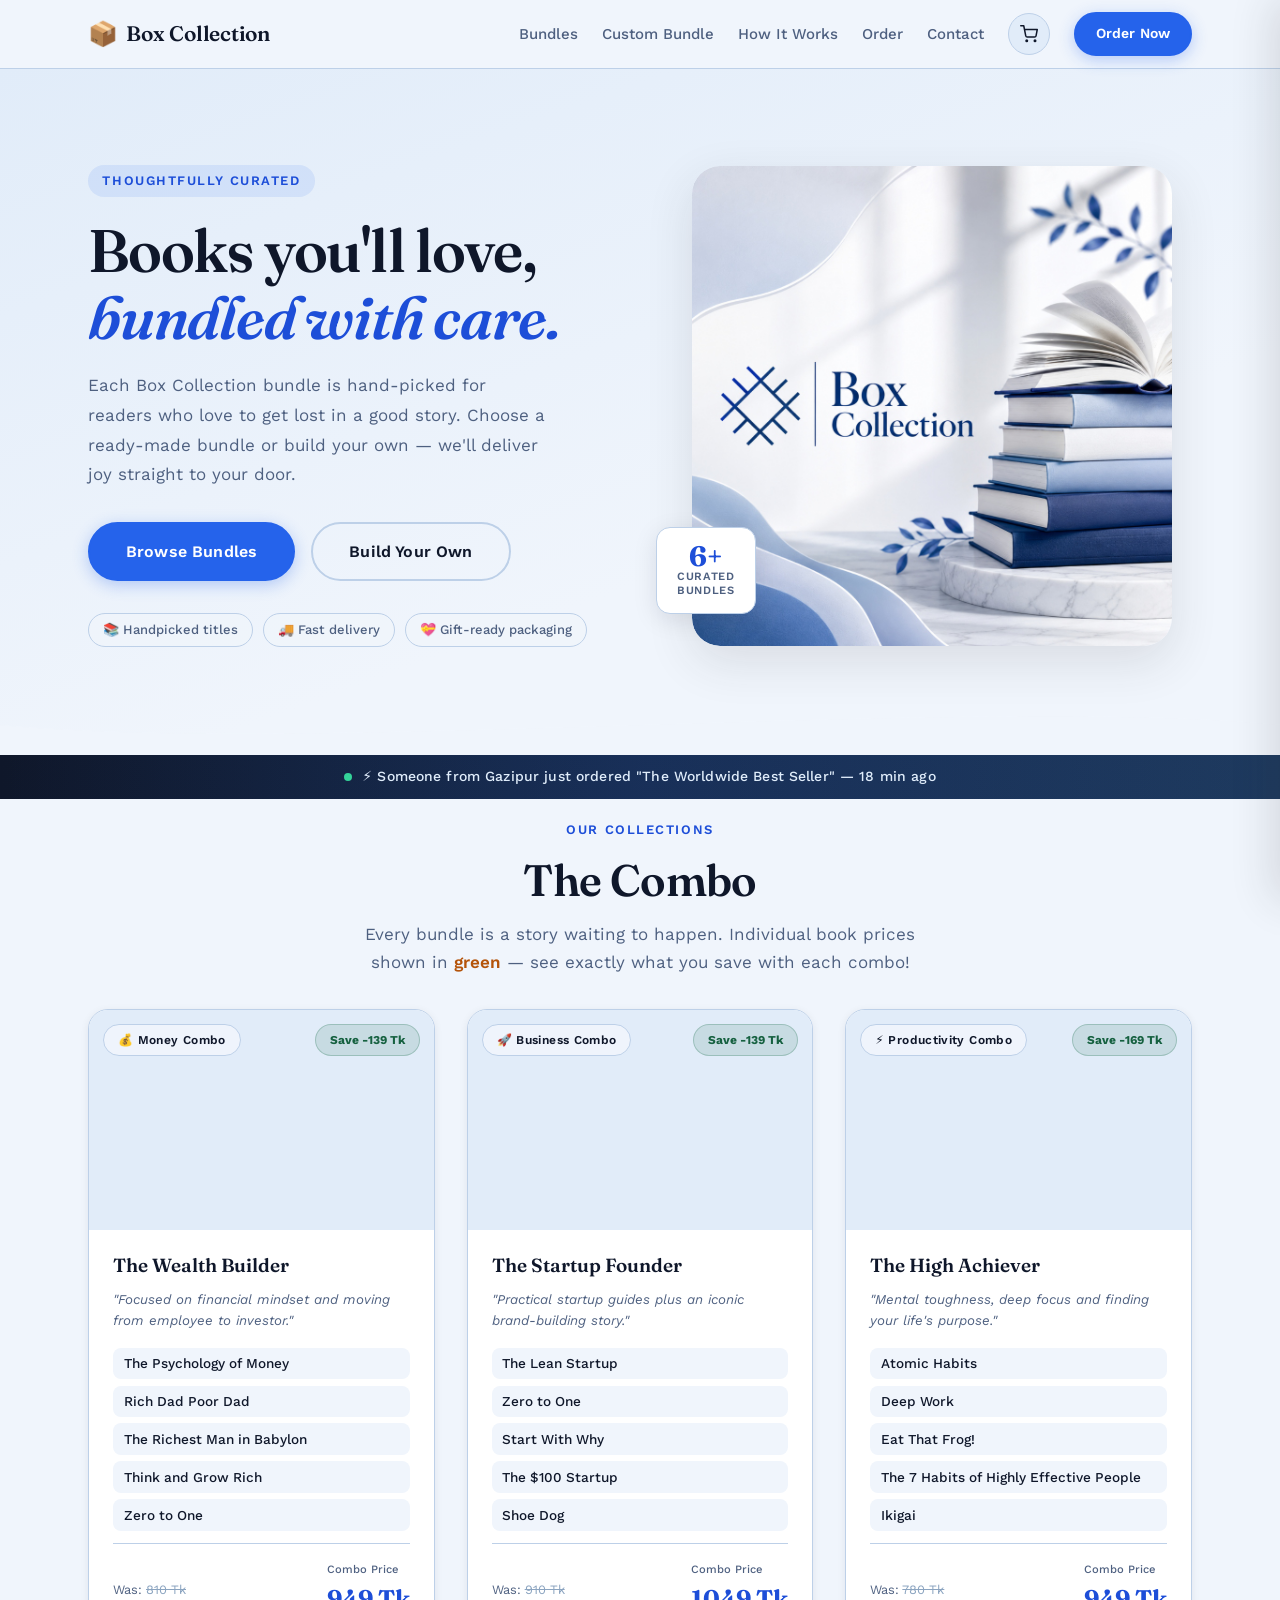
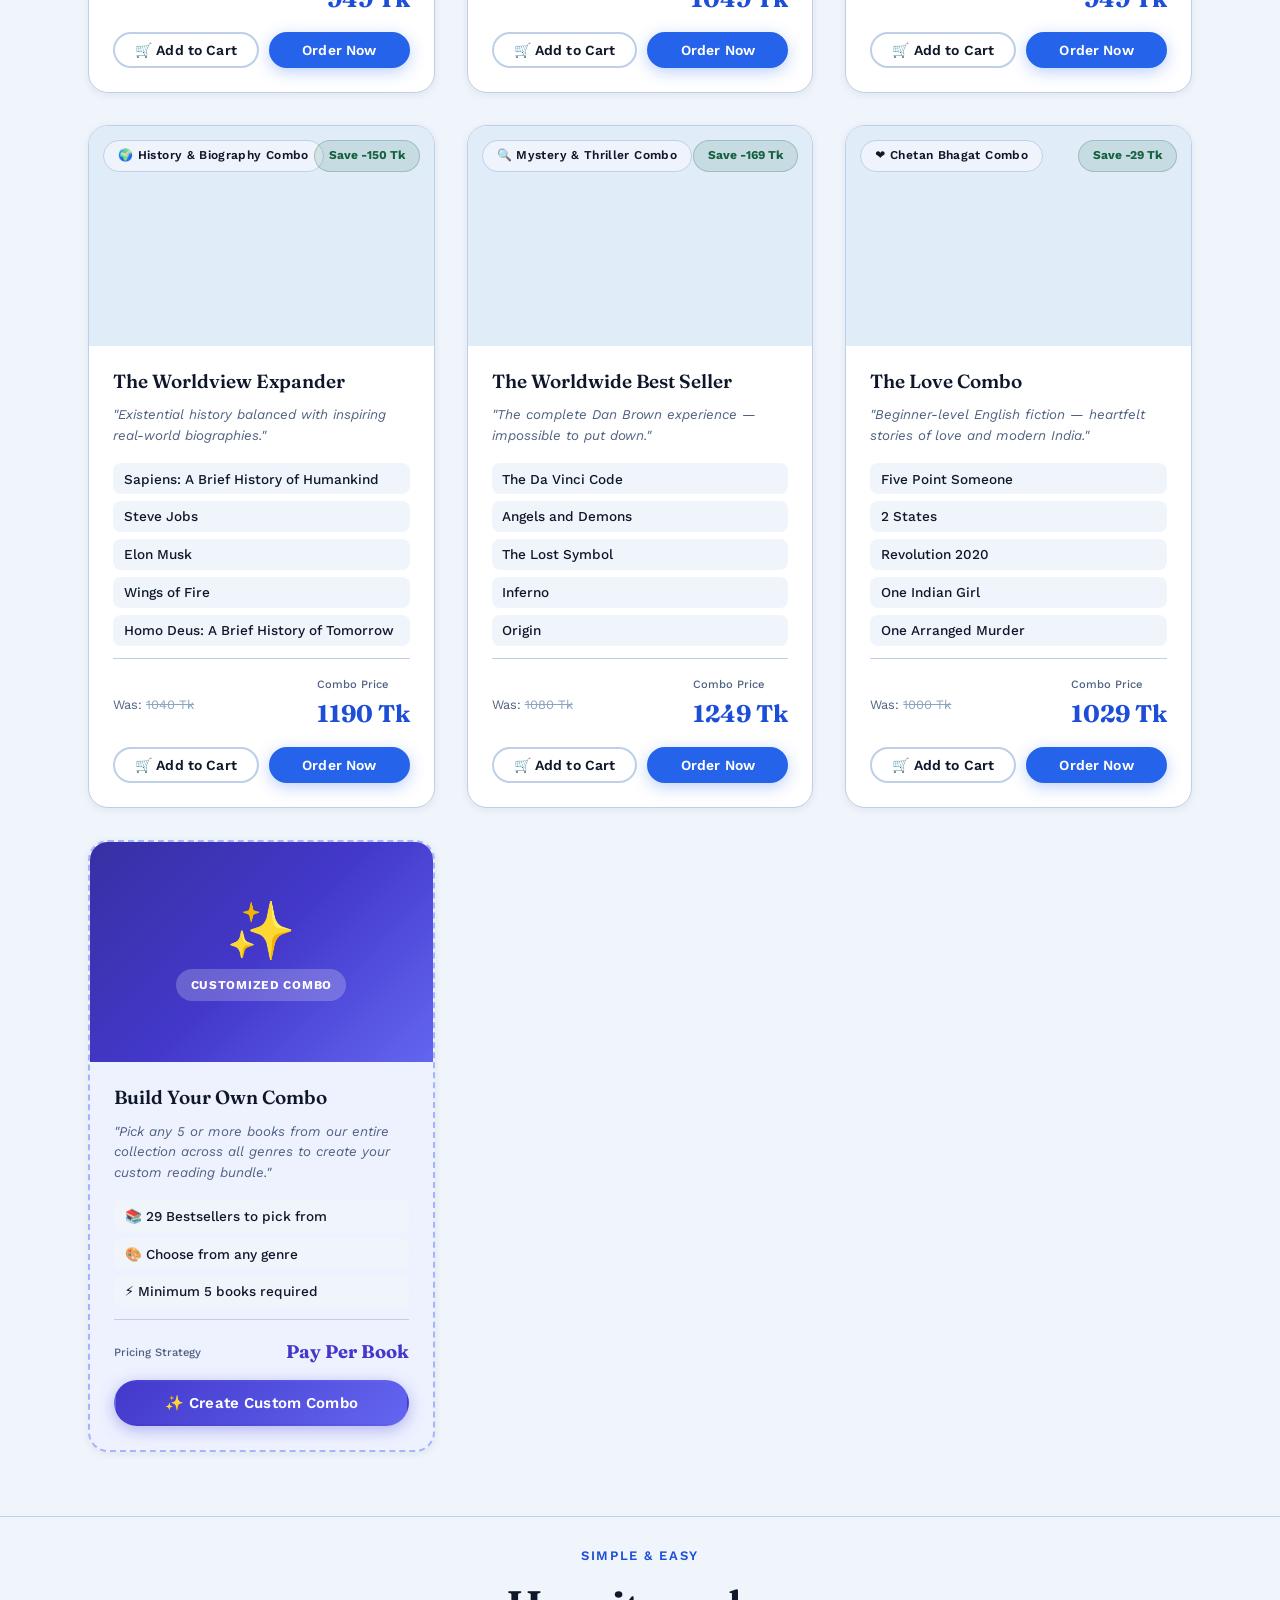
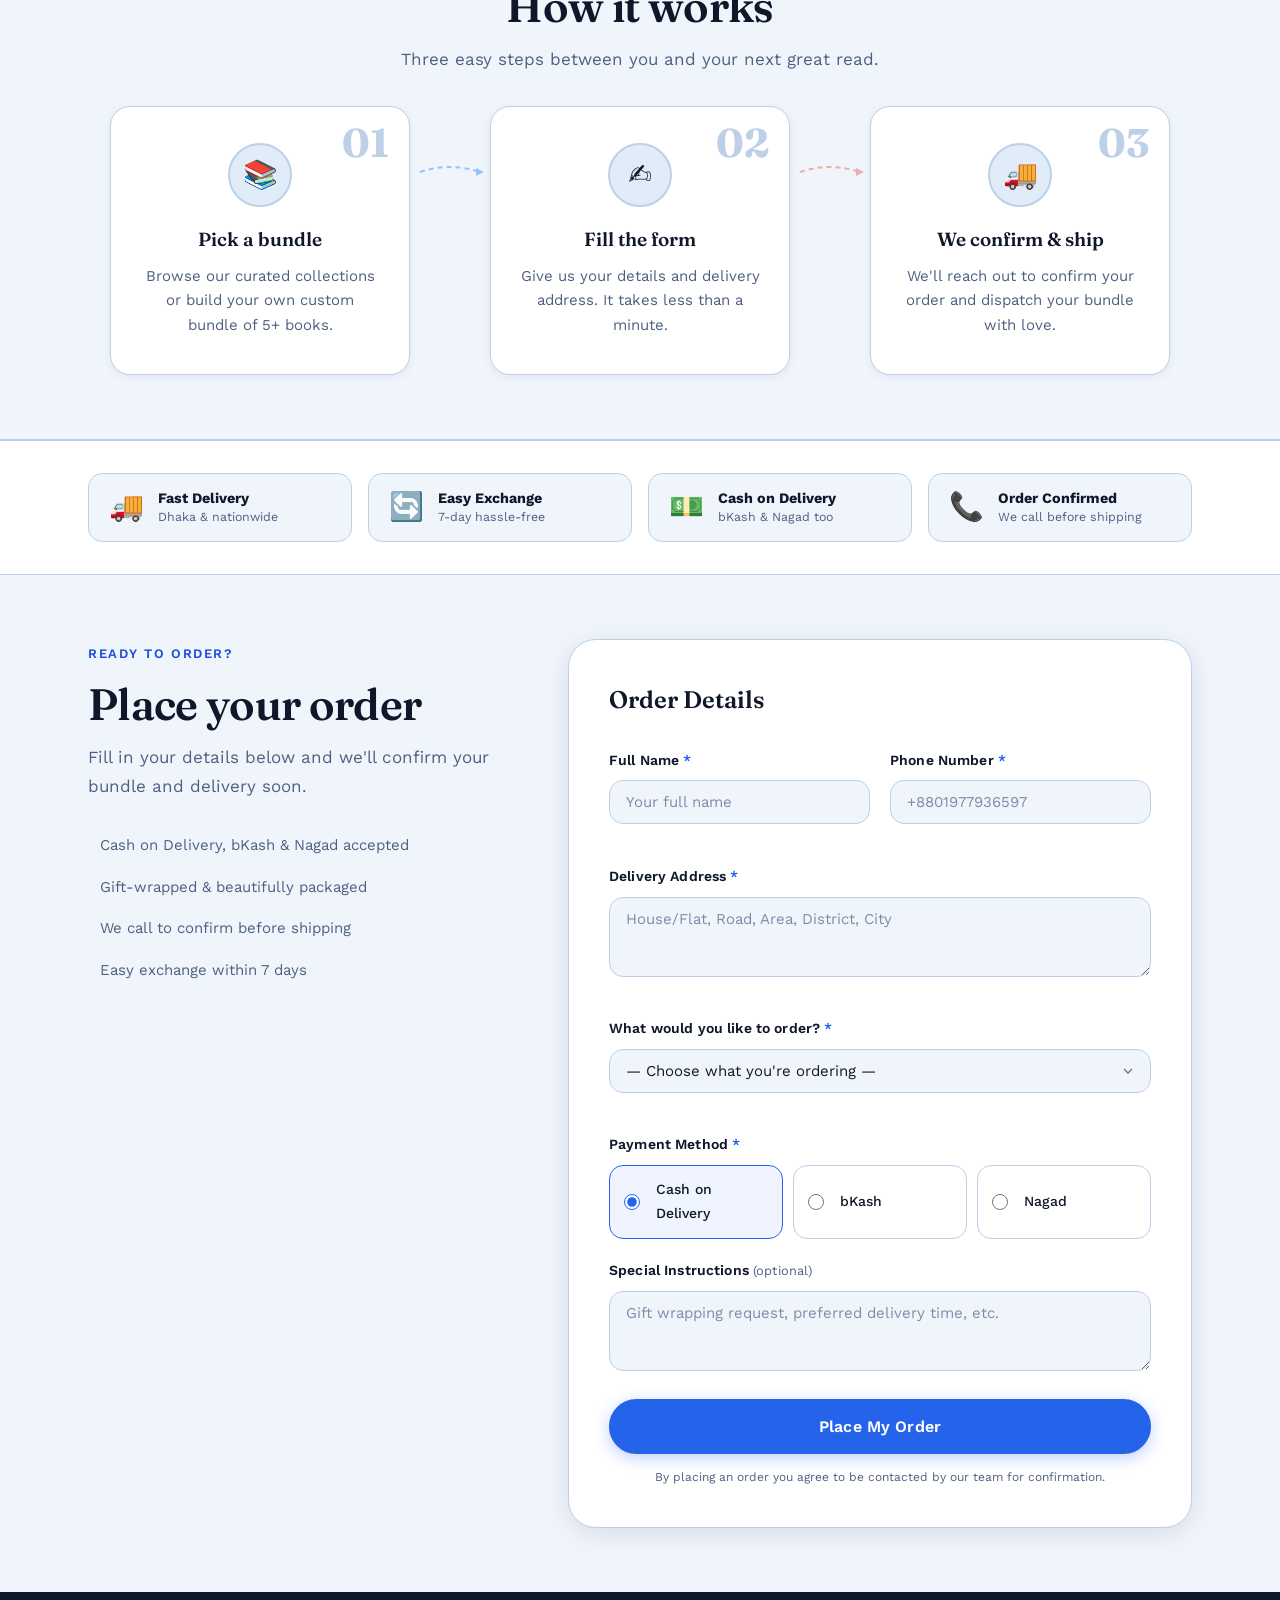
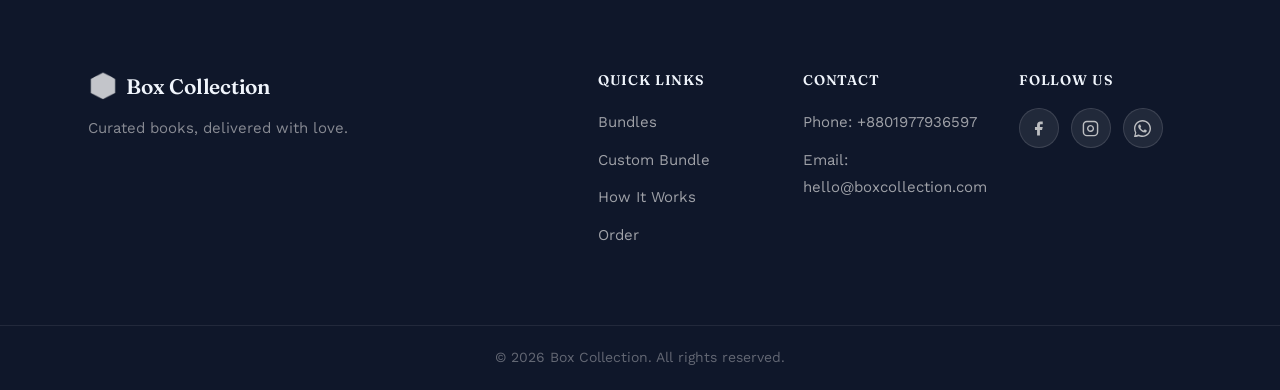
==== commit 423b629c: "Add conversion elements: sales ticker, trust badges, sticky CTA bar; reduce section gaps" ====
--- a/index.html
+++ b/index.html
@@ -137,12 +137,20 @@
       </div>
     </section>
 
+    <!-- ═══════════════════════════════════════════ SALES TICKER ═══ -->
+    <div class="sales-ticker" id="salesTicker" aria-live="polite" aria-atomic="true">
+      <div class="ticker-inner">
+        <span class="ticker-dot"></span>
+        <span class="ticker-text" id="tickerText">⚡ Loading recent orders…</span>
+      </div>
+    </div>
+
     <!-- ═══════════════════════════════════════════ BUNDLES ═══ -->
     <section class="bundles-section section" id="bundles">
       <div class="container">
-        <div class="section-head reveal">
+        <div class="section-head">
           <span class="section-eyebrow">Our Collections</span>
-          <h2 class="section-title">Our Best Selling Combos</h2>
+          <h2 class="section-title">The Combo</h2>
           <p class="section-sub">Every bundle is a story waiting to happen. Individual book prices shown in <span
               class="price-sample">green</span> — see exactly what you save with each combo!</p>
         </div>
@@ -196,7 +204,7 @@
     <!-- ═══════════════════════════════════════════ HOW IT WORKS ═══ -->
     <section class="how-section section" id="how-it-works">
       <div class="container">
-        <div class="section-head reveal">
+        <div class="section-head">
           <span class="section-eyebrow">Simple &amp; Easy</span>
           <h2 class="section-title">How it works</h2>
           <p class="section-sub">Three easy steps between you and your next great read.</p>
@@ -237,6 +245,40 @@
             <div class="step-number">03</div>
             <h3 class="step-title">We confirm &amp; ship</h3>
             <p class="step-desc">We'll reach out to confirm your order and dispatch your bundle with love.</p>
+          </div>
+        </div>
+      </div>
+    </section>
+
+    <!-- ═══════════════════════════════════════════ TRUST BADGES ═══ -->
+    <section class="trust-strip" aria-label="Why shop with us">
+      <div class="container trust-strip-inner">
+        <div class="trust-badge">
+          <div class="trust-badge-icon">🚚</div>
+          <div class="trust-badge-text">
+            <strong>Fast Delivery</strong>
+            <span>Dhaka & nationwide</span>
+          </div>
+        </div>
+        <div class="trust-badge">
+          <div class="trust-badge-icon">🔄</div>
+          <div class="trust-badge-text">
+            <strong>Easy Exchange</strong>
+            <span>7-day hassle-free</span>
+          </div>
+        </div>
+        <div class="trust-badge">
+          <div class="trust-badge-icon">💵</div>
+          <div class="trust-badge-text">
+            <strong>Cash on Delivery</strong>
+            <span>bKash & Nagad too</span>
+          </div>
+        </div>
+        <div class="trust-badge">
+          <div class="trust-badge-icon">📞</div>
+          <div class="trust-badge-text">
+            <strong>Order Confirmed</strong>
+            <span>We call before shipping</span>
           </div>
         </div>
       </div>
@@ -425,6 +467,17 @@
     </div>
   </footer>
 
+  <!-- ═══════════════════════════════════════════ STICKY MOBILE CTA ═══ -->
+  <div class="sticky-cta-bar" id="stickyCta" aria-hidden="true">
+    <div class="sticky-cta-inner">
+      <div class="sticky-cta-info">
+        <span class="sticky-cta-label">🛒 Your cart</span>
+        <strong class="sticky-cta-total" id="stickyCtaTotal">0 Tk</strong>
+      </div>
+      <a href="#order" class="btn btn-primary sticky-cta-btn" id="stickyCtaBtn">Order Now →</a>
+    </div>
+  </div>
+
   <script src="main.js"></script>
 </body>
 
--- a/style.css
+++ b/style.css
@@ -52,7 +52,7 @@
   /* Layout */
   --container-w:  1200px;
   --container-px: clamp(1.25rem, 5vw, 3rem);
-  --section-py:   clamp(4rem, 8vw, 7rem);
+  --section-py:   clamp(2.5rem, 5vw, 4rem);
 }
 
 /* ── 2. Reset & Base ─────────────────────────────────────────── */
@@ -598,7 +598,13 @@
 .section-sub { color: var(--clr-muted); font-size: 1.0625rem; line-height: 1.7; }
 
 /* ── 10. Bundles Section ─────────────────────────────────────── */
-.bundles-section { background: var(--clr-bg); }
+.bundles-section {
+  background: var(--clr-bg);
+  padding-top: 1rem;
+}
+.bundles-section .section-head {
+  margin-bottom: clamp(1.5rem, 3vw, 2rem);
+}
 
 .bundles-grid {
   display: grid;
@@ -985,6 +991,10 @@
   background: var(--clr-bg);
   border-top: 1px solid var(--clr-border);
   border-bottom: 1px solid var(--clr-border);
+  padding-top: 1.5rem;
+}
+.how-section .section-head {
+  margin-bottom: clamp(1.25rem, 2.5vw, 2rem);
 }
 .steps-strip {
   display: flex;
@@ -1315,9 +1325,158 @@
   opacity: 1;
 }
 
+/* ── 19. Sales Ticker ────────────────────────────────────────── */
+.sales-ticker {
+  background: linear-gradient(90deg, #0F172A 0%, #1e3a5f 100%);
+  color: #E0EDFB;
+  text-align: center;
+  padding: .625rem 1rem;
+  font-size: .875rem;
+  font-weight: 500;
+  letter-spacing: .01em;
+  position: relative;
+  overflow: hidden;
+}
+.sales-ticker::before {
+  content: '';
+  position: absolute;
+  inset: 0;
+  background: linear-gradient(90deg, transparent 0%, rgba(37,99,235,.12) 50%, transparent 100%);
+  animation: tickerSheen 3s ease-in-out infinite;
+}
+@keyframes tickerSheen {
+  0%, 100% { transform: translateX(-100%); }
+  50%       { transform: translateX(100%); }
+}
+.ticker-inner {
+  display: inline-flex;
+  align-items: center;
+  gap: .625rem;
+  position: relative;
+  z-index: 1;
+}
+.ticker-dot {
+  width: 8px;
+  height: 8px;
+  border-radius: 50%;
+  background: #34D399;
+  flex-shrink: 0;
+  animation: tickerPulse 1.5s ease-in-out infinite;
+  box-shadow: 0 0 0 0 rgba(52,211,153,.6);
+}
+@keyframes tickerPulse {
+  0%   { box-shadow: 0 0 0 0 rgba(52,211,153,.6); }
+  70%  { box-shadow: 0 0 0 6px rgba(52,211,153,0); }
+  100% { box-shadow: 0 0 0 0 rgba(52,211,153,0); }
+}
+.ticker-text {
+  transition: opacity 350ms var(--ease);
+}
+.ticker-text.fade-out { opacity: 0; }
+.ticker-text.fade-in  { opacity: 1; }
+
+/* ── 20. Trust Badges Strip ──────────────────────────────────── */
+.trust-strip {
+  background: var(--clr-white);
+  border-top: 1px solid var(--clr-border);
+  border-bottom: 1px solid var(--clr-border);
+  padding-block: 2rem;
+}
+.trust-strip-inner {
+  display: grid;
+  grid-template-columns: repeat(4, 1fr);
+  gap: 1rem;
+}
+.trust-badge {
+  display: flex;
+  align-items: center;
+  gap: .875rem;
+  padding: 1rem 1.25rem;
+  border: 1px solid var(--clr-border);
+  border-radius: var(--radius-md);
+  background: var(--clr-bg);
+  transition: border-color var(--dur) var(--ease), box-shadow var(--dur) var(--ease), transform var(--dur) var(--ease);
+}
+.trust-badge:hover {
+  border-color: var(--clr-accent);
+  box-shadow: var(--shadow-sm);
+  transform: translateY(-2px);
+}
+.trust-badge-icon {
+  font-size: 1.75rem;
+  line-height: 1;
+  flex-shrink: 0;
+}
+.trust-badge-text {
+  display: flex;
+  flex-direction: column;
+  gap: .1rem;
+}
+.trust-badge-text strong {
+  font-size: .9rem;
+  font-weight: 700;
+  color: var(--clr-text);
+  line-height: 1.2;
+}
+.trust-badge-text span {
+  font-size: .775rem;
+  color: var(--clr-muted);
+  line-height: 1.3;
+}
+
+/* ── 21. Sticky Mobile CTA Bar ───────────────────────────────── */
+.sticky-cta-bar {
+  display: none; /* shown only on mobile via media query */
+  position: fixed;
+  bottom: 0;
+  left: 0;
+  right: 0;
+  z-index: 400;
+  background: var(--clr-white);
+  border-top: 1px solid var(--clr-border);
+  box-shadow: 0 -4px 24px rgba(15,23,42,.12);
+  padding: .875rem var(--container-px);
+  padding-bottom: calc(.875rem + env(safe-area-inset-bottom, 0px));
+  transform: translateY(100%);
+  transition: transform 320ms var(--ease);
+}
+.sticky-cta-bar.visible {
+  transform: translateY(0);
+}
+.sticky-cta-inner {
+  display: flex;
+  align-items: center;
+  justify-content: space-between;
+  gap: 1rem;
+  max-width: var(--container-w);
+  margin-inline: auto;
+}
+.sticky-cta-info {
+  display: flex;
+  flex-direction: column;
+  gap: .1rem;
+}
+.sticky-cta-label {
+  font-size: .75rem;
+  color: var(--clr-muted);
+  font-weight: 500;
+}
+.sticky-cta-total {
+  font-family: var(--font-serif);
+  font-size: 1.1875rem;
+  font-weight: 700;
+  color: var(--clr-text);
+}
+.sticky-cta-btn {
+  flex-shrink: 0;
+  padding: .75rem 1.75rem;
+  font-size: .9375rem;
+}
+
 /* ── 19. Responsive ──────────────────────────────────────────── */
 @media (max-width: 1024px) {
   .bundles-grid { grid-template-columns: repeat(2, 1fr); }
+  .trust-strip-inner { grid-template-columns: repeat(2, 1fr); }
 }
 
 @media (max-width: 900px) {
@@ -1343,6 +1502,11 @@
   .nav-list, .nav-cta { display: none; }
   .hamburger { display: flex; }
 
+  /* Show sticky CTA bar on mobile */
+  .sticky-cta-bar { display: block; }
+
+  .trust-strip-inner { grid-template-columns: repeat(2, 1fr); }
+
   .bundles-grid { grid-template-columns: 1fr; }
   .custom-books-grid { grid-template-columns: repeat(auto-fill, minmax(160px, 1fr)); }
 
